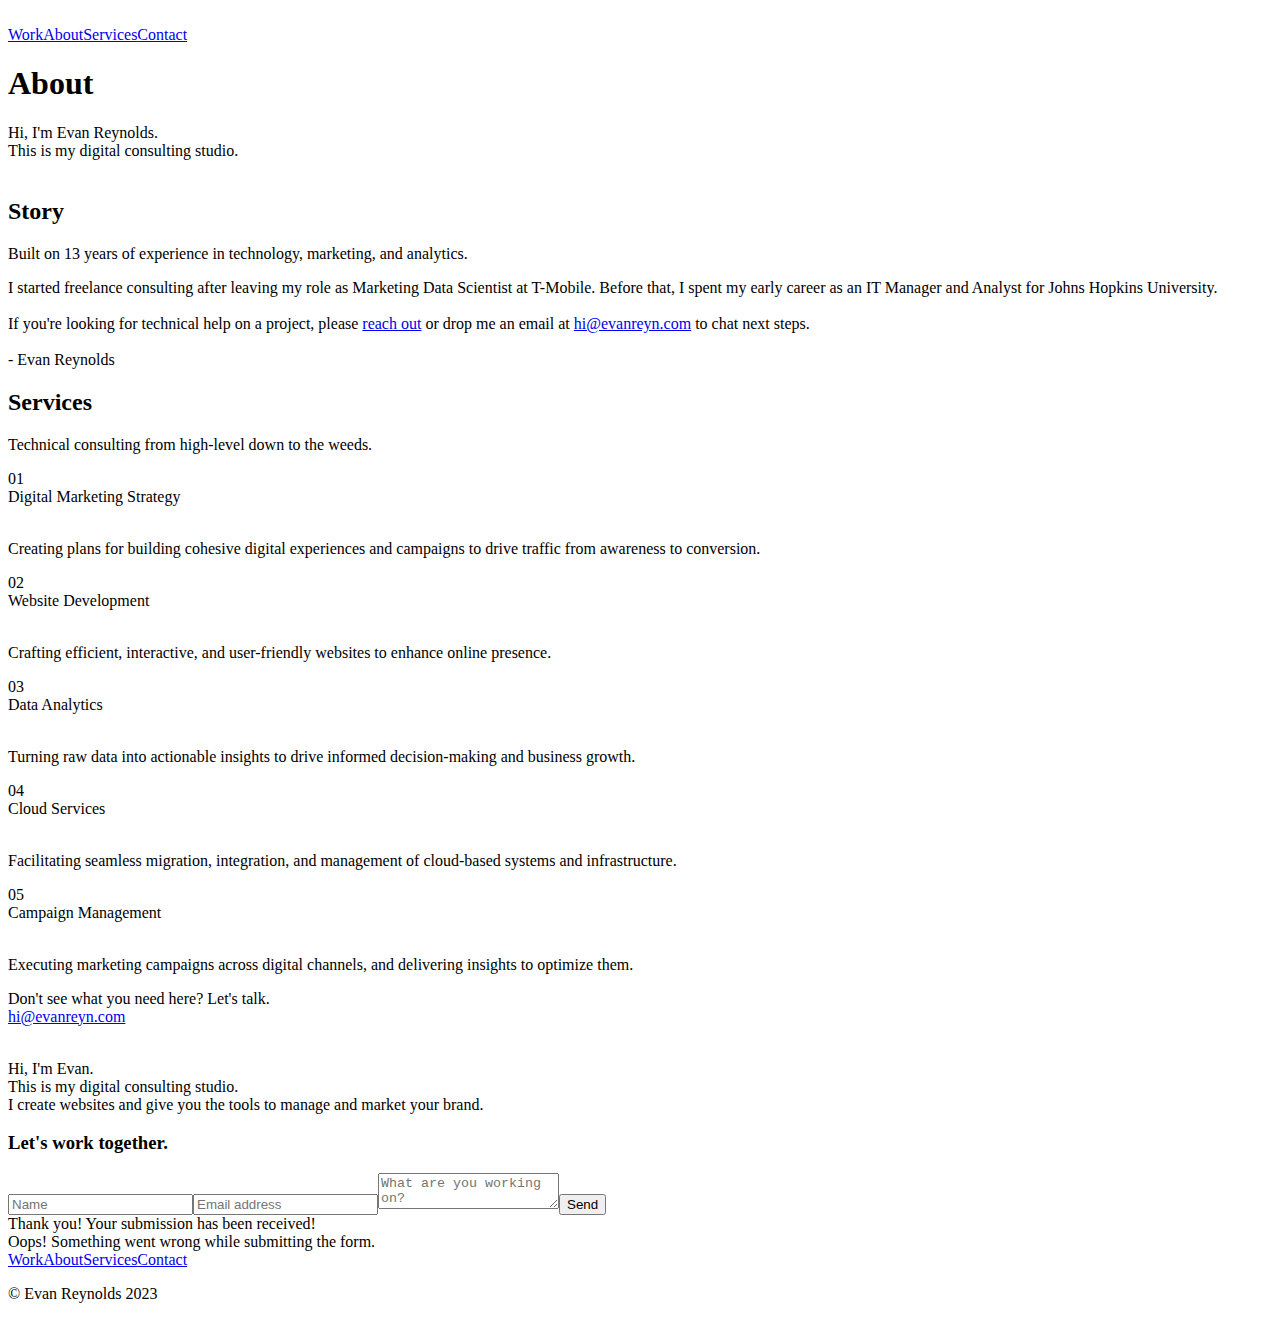
==== about.html @ 3c390074 "initial push" ====
<!DOCTYPE html><!-- This site was created in Webflow. https://www.webflow.com --><!-- Last Published: Thu Aug 03 2023 19:02:36 GMT+0000 (Coordinated Universal Time) --><html data-wf-domain="glue-3aa4b9-c89c363cf9911fc958a15b03925.webflow.io" data-wf-page="64caad2d86355f7d79eff09a" data-wf-site="64caad2d86355f7d79eff0a8" lang="en"><head><meta charset="utf-8"/><title>Evan Reynolds - About</title><meta content="Evan Reynolds - About" property="og:title"/><meta content="Evan Reynolds - About" property="twitter:title"/><meta content="width=device-width, initial-scale=1" name="viewport"/><meta content="Webflow" name="generator"/><link href="https://uploads-ssl.webflow.com/64caad2d86355f7d79eff0a8/css/glue-3aa4b9-c89c363cf9911fc958a15b03925.webflow.e737defef.css" rel="stylesheet" type="text/css"/><link href="https://fonts.googleapis.com" rel="preconnect"/><link href="https://fonts.gstatic.com" rel="preconnect" crossorigin="anonymous"/><script src="https://ajax.googleapis.com/ajax/libs/webfont/1.6.26/webfont.js" type="text/javascript"></script><script type="text/javascript">WebFont.load({  google: {    families: ["Inconsolata:400,700","Inter:300,regular,500"]  }});</script><script type="text/javascript">!function(o,c){var n=c.documentElement,t=" w-mod-";n.className+=t+"js",("ontouchstart"in o||o.DocumentTouch&&c instanceof DocumentTouch)&&(n.className+=t+"touch")}(window,document);</script><link href="https://uploads-ssl.webflow.com/64caad2d86355f7d79eff0a8/64cbf9a3e3d2b8bb3de4f07a_er-favicon.png" rel="shortcut icon" type="image/x-icon"/><link href="https://uploads-ssl.webflow.com/64caad2d86355f7d79eff0a8/64caad2d86355f7d79eff0c0_glue-favAsset%206.png" rel="apple-touch-icon"/></head><body><div data-animation="default" data-collapse="medium" data-duration="400" data-easing="ease" data-easing2="ease" role="banner" class="navbar w-nav"><div class="nav-container"><a href="index.html" class="nav-logo w-nav-brand"><img src="https://uploads-ssl.webflow.com/64caad2d86355f7d79eff0a8/64cab31403bf095dc7edec81_er-logo-1line2Asset%2011.svg" loading="lazy" alt="" class="logo"/></a><nav role="navigation" class="nav-menu w-nav-menu"><a href="work.html" class="nav-link w-nav-link">Work</a><a href="about.html" aria-current="page" class="nav-link w-nav-link w--current">About</a><a href="services.html" class="nav-link w-nav-link">Services</a><a href="contact.html" class="nav-link last-navlink w-nav-link">Contact</a></nav><div class="menu-button w-nav-button"><div class="top-line"></div><div class="bottom-line"></div></div></div></div><div class="section hero-section"><div class="container"><div class="w-layout-grid _2-column-grid large-left-column"><h1 id="w-node-_47944e97-b773-74d9-2464-d1f663b36547-79eff09a" class="slide-in-bottom">About<br/></h1></div></div></div><div class="section no-margin-bottom"><div class="container"><div class="text-5xl">Hi, I&#x27;m Evan Reynolds. <br/>This is my digital consulting studio.<br/></div><img src="https://uploads-ssl.webflow.com/64caad2d86355f7d79eff0a8/64caad2d86355f7d79eff0bd_about-pageimage.jpg" loading="lazy" sizes="(max-width: 991px) 90vw, 98vw" srcset="https://uploads-ssl.webflow.com/64caad2d86355f7d79eff0a8/64caad2d86355f7d79eff0bd_about-pageimage-p-500.jpg 500w, https://uploads-ssl.webflow.com/64caad2d86355f7d79eff0a8/64caad2d86355f7d79eff0bd_about-pageimage-p-800.jpg 800w, https://uploads-ssl.webflow.com/64caad2d86355f7d79eff0a8/64caad2d86355f7d79eff0bd_about-pageimage-p-1080.jpg 1080w, https://uploads-ssl.webflow.com/64caad2d86355f7d79eff0a8/64caad2d86355f7d79eff0bd_about-pageimage-p-1600.jpg 1600w, https://uploads-ssl.webflow.com/64caad2d86355f7d79eff0a8/64caad2d86355f7d79eff0bd_about-pageimage.jpg 2000w" alt="" class="full-width-image"/></div></div><div class="section"><div class="container"><div class="section-heading-container"><div class="section-heading-content"><h2 class="section-heading">Story</h2></div><div class="divider"></div></div><div class="w-layout-grid _2-column-grid large-left-column intro-text"><p id="w-node-eb003faa-d179-d191-e1f5-f5eeaf0332f2-79eff09a" class="text-4xl">Built on 13 years of experience in technology, marketing, and analytics. </p><p id="w-node-eb003faa-d179-d191-e1f5-f5eeaf0332f4-79eff09a" class="text-large">I started freelance consulting after leaving my role as Marketing Data Scientist at T-Mobile. Before that, I spent my early career as an IT Manager and Analyst for Johns Hopkins University.<br/>‍<br/>If you&#x27;re looking for technical help on a project, please <a href="about.html#contact-footer" class="link">reach out</a> or drop me an email at <a href="mailto:hi@evanreyn.com" target="_blank" class="link-4">hi@evanreyn.com</a> to chat next steps.<br/><br/>- Evan Reynolds<br/></p></div></div></div><div class="section"><div class="container"><div class="section-heading-container"><div class="section-heading-content"><h2 id="services" class="section-heading">Services</h2></div><div class="divider"></div></div><div class="w-layout-grid _2-column-grid large-left-column"><p id="w-node-_842879d6-5c52-ed40-ebf2-291ae0a2603a-e0a26032" class="text-4xl">Technical consulting from high-level down to the weeds.</p></div><div class="accordion"><div class="accordion-list-item"><div class="w-layout-grid _2-column-grid large-left-column accordion-grid"><div class="text-large accordion-number">01</div><div class="accordion-content-container"><div class="accordion-title-container"><div class="text-large accordion-title">Digital Marketing Strategy</div><img src="https://uploads-ssl.webflow.com/64caad2d86355f7d79eff0a8/64caad2d86355f7d79eff0b3_plus.svg" loading="lazy" width="13" alt="" class="plus"/></div><div class="accordion-description"><p class="accordion-paragraph">Creating plans for building cohesive digital experiences and campaigns to drive traffic from awareness to conversion.</p></div></div></div></div><div class="accordion-list-item"><div class="w-layout-grid _2-column-grid large-left-column accordion-grid"><div class="text-large accordion-number">02</div><div class="accordion-content-container"><div class="accordion-title-container"><div class="text-large accordion-title">Website Development</div><img src="https://uploads-ssl.webflow.com/64caad2d86355f7d79eff0a8/64caad2d86355f7d79eff0b3_plus.svg" loading="lazy" width="13" alt="" class="plus"/></div><div class="accordion-description"><p class="accordion-paragraph">Crafting efficient, interactive, and user-friendly websites to enhance online presence.</p></div></div></div></div><div class="accordion-list-item"><div class="w-layout-grid _2-column-grid large-left-column accordion-grid"><div class="text-large accordion-number">03</div><div class="accordion-content-container"><div class="accordion-title-container"><div class="text-large accordion-title">Data Analytics</div><img src="https://uploads-ssl.webflow.com/64caad2d86355f7d79eff0a8/64caad2d86355f7d79eff0b3_plus.svg" loading="lazy" width="13" alt="" class="plus"/></div><div class="accordion-description"><p class="accordion-paragraph">Turning raw data into actionable insights to drive informed decision-making and business growth.</p></div></div></div></div><div class="accordion-list-item"><div class="w-layout-grid _2-column-grid large-left-column accordion-grid"><div class="text-large accordion-number">04</div><div class="accordion-content-container"><div class="accordion-title-container"><div class="text-large accordion-title">Cloud Services</div><img src="https://uploads-ssl.webflow.com/64caad2d86355f7d79eff0a8/64caad2d86355f7d79eff0b3_plus.svg" loading="lazy" width="13" alt="" class="plus"/></div><div class="accordion-description"><p class="accordion-paragraph">Facilitating seamless migration, integration, and management of cloud-based systems and infrastructure.</p></div></div></div></div><div class="accordion-list-item"><div class="w-layout-grid _2-column-grid large-left-column accordion-grid"><div class="text-large accordion-number">05</div><div class="accordion-content-container"><div class="accordion-title-container"><div class="text-large accordion-title">Campaign Management</div><img src="https://uploads-ssl.webflow.com/64caad2d86355f7d79eff0a8/64caad2d86355f7d79eff0b3_plus.svg" loading="lazy" width="13" alt="" class="plus"/></div><div class="accordion-description"><p class="accordion-paragraph">Executing marketing campaigns across digital channels, and delivering insights to optimize them.</p></div></div></div></div></div></div></div><div class="w-layout-blockcontainer container-2 w-container"><div class="text-block">Don&#x27;t see what you need here? Let&#x27;s talk.<br/><a href="mailto:hi@evanreyn.com" target="_blank" class="link-2">hi@evanreyn.com</a></div></div><div class="footer"><div class="footer-container"><div class="divider"></div><div class="w-layout-grid _2-column-grid large-left-column footer-grid"><div class="footer-info-container"><div class="div-block-4"><img src="https://uploads-ssl.webflow.com/64caad2d86355f7d79eff0a8/64caadd41b4c18cb6cb4fb22_er-logoAsset%208.svg" loading="lazy" width="200" height="Auto" alt="" class="footer-logo"/></div><p class="text-large footer-description">Hi, I&#x27;m Evan. <br/>This is my digital consulting studio. <br/>I create websites and give you the tools to manage and market your brand.<br/></p></div><div id="w-node-_919f3219-4d64-f0b1-b857-2cfbaa5392f9-ae2af369" class="w-form"><form id="email-form" name="email-form" data-name="Email Form" method="get" data-wf-page-id="64caad2d86355f7d79eff09a" data-wf-element-id="919f3219-4d64-f0b1-b857-2cfbaa5392fa"><h3 id="contact-footer" class="heading-2">Let&#x27;s work together.</h3><input type="text" class="w-input" maxlength="256" name="name" data-name="Name" placeholder="Name" id="name"/><input type="email" class="w-input" maxlength="256" name="email-2" data-name="Email 2" placeholder="Email address" id="email-2" required=""/><textarea id="Message" name="Message" maxlength="5000" data-name="Message" placeholder="What are you working on?" class="w-input"></textarea><input type="submit" value="Send" data-wait="Please wait..." class="submit-button-2 w-button"/></form><div class="w-form-done"><div>Thank you! Your submission has been received!</div></div><div class="w-form-fail"><div>Oops! Something went wrong while submitting the form.</div></div></div></div><div class="subfooter"><div class="footer-links"><a href="work.html" class="footer-link">Work</a><a href="about.html" aria-current="page" class="footer-link w--current">About</a><a href="services.html" class="footer-link">Services</a><a href="about.html#contact-footer" class="footer-link last-footerlink">Contact</a></div></div><p class="copyright-text">© Evan Reynolds 2023</p></div></div><script src="https://d3e54v103j8qbb.cloudfront.net/js/jquery-3.5.1.min.dc5e7f18c8.js?site=64caad2d86355f7d79eff0a8" type="text/javascript" integrity="sha256-9/aliU8dGd2tb6OSsuzixeV4y/faTqgFtohetphbbj0=" crossorigin="anonymous"></script><script src="https://uploads-ssl.webflow.com/64caad2d86355f7d79eff0a8/js/webflow.616432267.js" type="text/javascript"></script><style>
  
  body{
  -webkit-font-smoothing: antialiased;
  }
  
  
  
</style></body></html>
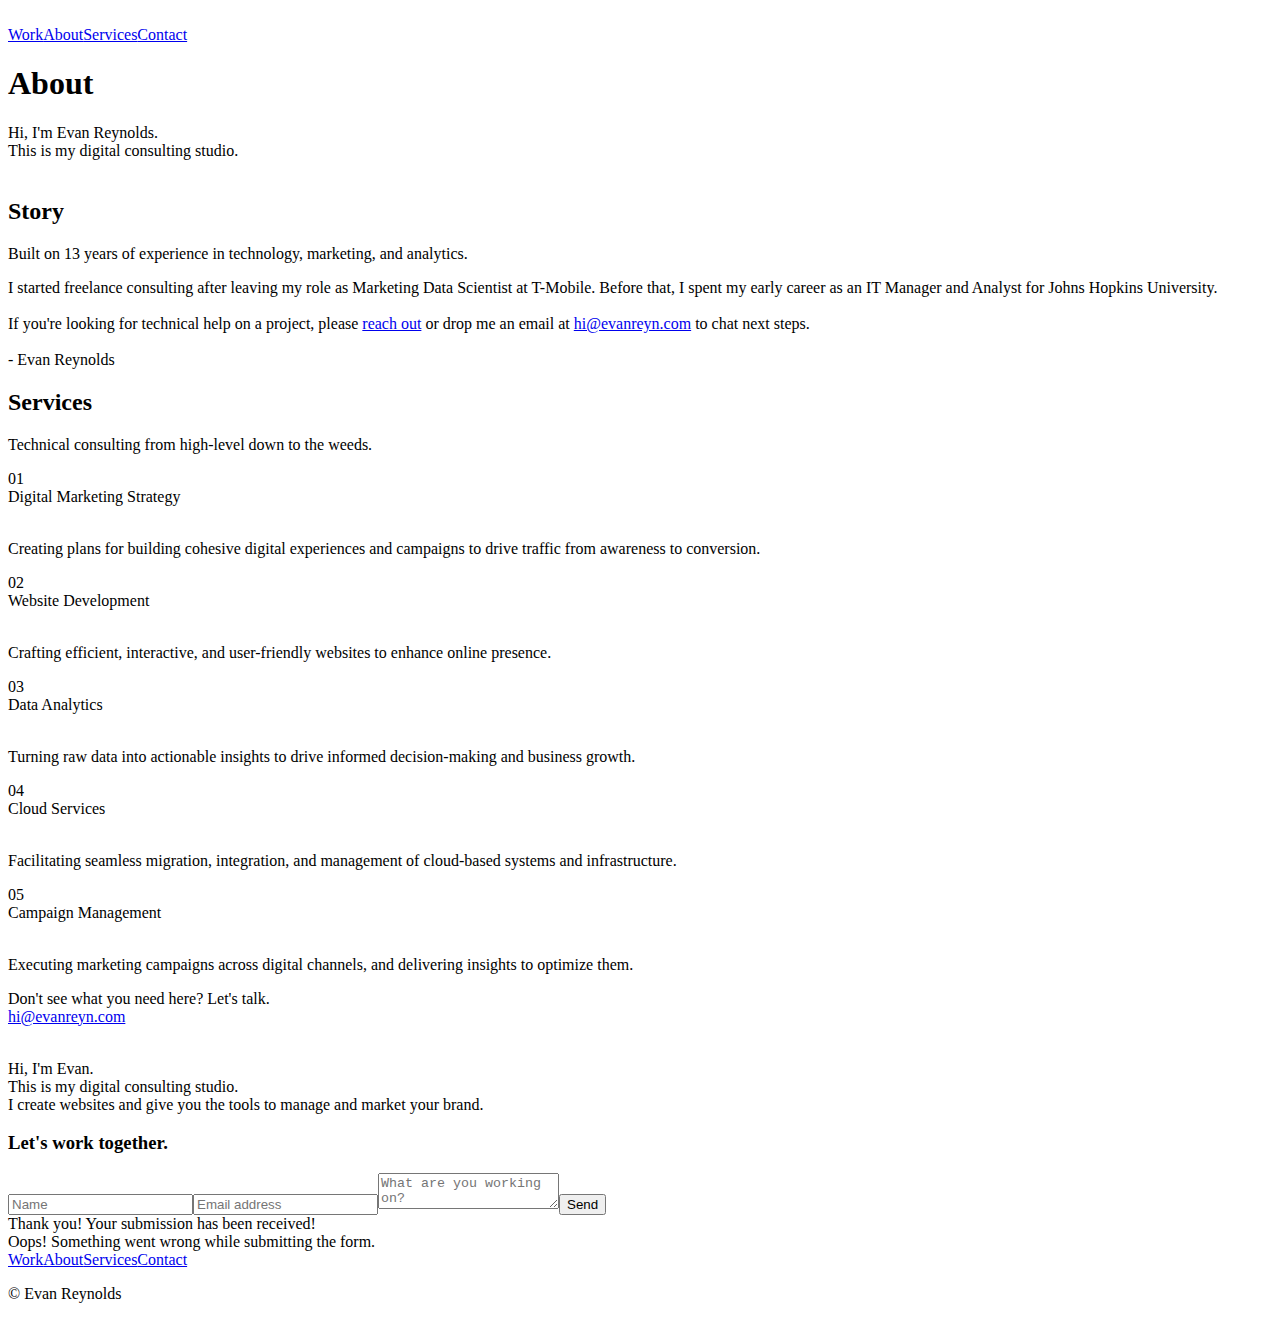
==== commit eb2b1943: "copyright change -2" ====
--- a/about.html
+++ b/about.html
@@ -1,8 +1,26 @@
-<!DOCTYPE html><!-- This site was created in Webflow. https://www.webflow.com --><!-- Last Published: Thu Aug 03 2023 19:02:36 GMT+0000 (Coordinated Universal Time) --><html data-wf-domain="glue-3aa4b9-c89c363cf9911fc958a15b03925.webflow.io" data-wf-page="64caad2d86355f7d79eff09a" data-wf-site="64caad2d86355f7d79eff0a8" lang="en"><head><meta charset="utf-8"/><title>Evan Reynolds - About</title><meta content="Evan Reynolds - About" property="og:title"/><meta content="Evan Reynolds - About" property="twitter:title"/><meta content="width=device-width, initial-scale=1" name="viewport"/><meta content="Webflow" name="generator"/><link href="https://uploads-ssl.webflow.com/64caad2d86355f7d79eff0a8/css/glue-3aa4b9-c89c363cf9911fc958a15b03925.webflow.e737defef.css" rel="stylesheet" type="text/css"/><link href="https://fonts.googleapis.com" rel="preconnect"/><link href="https://fonts.gstatic.com" rel="preconnect" crossorigin="anonymous"/><script src="https://ajax.googleapis.com/ajax/libs/webfont/1.6.26/webfont.js" type="text/javascript"></script><script type="text/javascript">WebFont.load({  google: {    families: ["Inconsolata:400,700","Inter:300,regular,500"]  }});</script><script type="text/javascript">!function(o,c){var n=c.documentElement,t=" w-mod-";n.className+=t+"js",("ontouchstart"in o||o.DocumentTouch&&c instanceof DocumentTouch)&&(n.className+=t+"touch")}(window,document);</script><link href="https://uploads-ssl.webflow.com/64caad2d86355f7d79eff0a8/64cbf9a3e3d2b8bb3de4f07a_er-favicon.png" rel="shortcut icon" type="image/x-icon"/><link href="https://uploads-ssl.webflow.com/64caad2d86355f7d79eff0a8/64caad2d86355f7d79eff0c0_glue-favAsset%206.png" rel="apple-touch-icon"/></head><body><div data-animation="default" data-collapse="medium" data-duration="400" data-easing="ease" data-easing2="ease" role="banner" class="navbar w-nav"><div class="nav-container"><a href="index.html" class="nav-logo w-nav-brand"><img src="https://uploads-ssl.webflow.com/64caad2d86355f7d79eff0a8/64cab31403bf095dc7edec81_er-logo-1line2Asset%2011.svg" loading="lazy" alt="" class="logo"/></a><nav role="navigation" class="nav-menu w-nav-menu"><a href="work.html" class="nav-link w-nav-link">Work</a><a href="about.html" aria-current="page" class="nav-link w-nav-link w--current">About</a><a href="services.html" class="nav-link w-nav-link">Services</a><a href="contact.html" class="nav-link last-navlink w-nav-link">Contact</a></nav><div class="menu-button w-nav-button"><div class="top-line"></div><div class="bottom-line"></div></div></div></div><div class="section hero-section"><div class="container"><div class="w-layout-grid _2-column-grid large-left-column"><h1 id="w-node-_47944e97-b773-74d9-2464-d1f663b36547-79eff09a" class="slide-in-bottom">About<br/></h1></div></div></div><div class="section no-margin-bottom"><div class="container"><div class="text-5xl">Hi, I&#x27;m Evan Reynolds. <br/>This is my digital consulting studio.<br/></div><img src="https://uploads-ssl.webflow.com/64caad2d86355f7d79eff0a8/64caad2d86355f7d79eff0bd_about-pageimage.jpg" loading="lazy" sizes="(max-width: 991px) 90vw, 98vw" srcset="https://uploads-ssl.webflow.com/64caad2d86355f7d79eff0a8/64caad2d86355f7d79eff0bd_about-pageimage-p-500.jpg 500w, https://uploads-ssl.webflow.com/64caad2d86355f7d79eff0a8/64caad2d86355f7d79eff0bd_about-pageimage-p-800.jpg 800w, https://uploads-ssl.webflow.com/64caad2d86355f7d79eff0a8/64caad2d86355f7d79eff0bd_about-pageimage-p-1080.jpg 1080w, https://uploads-ssl.webflow.com/64caad2d86355f7d79eff0a8/64caad2d86355f7d79eff0bd_about-pageimage-p-1600.jpg 1600w, https://uploads-ssl.webflow.com/64caad2d86355f7d79eff0a8/64caad2d86355f7d79eff0bd_about-pageimage.jpg 2000w" alt="" class="full-width-image"/></div></div><div class="section"><div class="container"><div class="section-heading-container"><div class="section-heading-content"><h2 class="section-heading">Story</h2></div><div class="divider"></div></div><div class="w-layout-grid _2-column-grid large-left-column intro-text"><p id="w-node-eb003faa-d179-d191-e1f5-f5eeaf0332f2-79eff09a" class="text-4xl">Built on 13 years of experience in technology, marketing, and analytics. </p><p id="w-node-eb003faa-d179-d191-e1f5-f5eeaf0332f4-79eff09a" class="text-large">I started freelance consulting after leaving my role as Marketing Data Scientist at T-Mobile. Before that, I spent my early career as an IT Manager and Analyst for Johns Hopkins University.<br/>‍<br/>If you&#x27;re looking for technical help on a project, please <a href="about.html#contact-footer" class="link">reach out</a> or drop me an email at <a href="mailto:hi@evanreyn.com" target="_blank" class="link-4">hi@evanreyn.com</a> to chat next steps.<br/><br/>- Evan Reynolds<br/></p></div></div></div><div class="section"><div class="container"><div class="section-heading-container"><div class="section-heading-content"><h2 id="services" class="section-heading">Services</h2></div><div class="divider"></div></div><div class="w-layout-grid _2-column-grid large-left-column"><p id="w-node-_842879d6-5c52-ed40-ebf2-291ae0a2603a-e0a26032" class="text-4xl">Technical consulting from high-level down to the weeds.</p></div><div class="accordion"><div class="accordion-list-item"><div class="w-layout-grid _2-column-grid large-left-column accordion-grid"><div class="text-large accordion-number">01</div><div class="accordion-content-container"><div class="accordion-title-container"><div class="text-large accordion-title">Digital Marketing Strategy</div><img src="https://uploads-ssl.webflow.com/64caad2d86355f7d79eff0a8/64caad2d86355f7d79eff0b3_plus.svg" loading="lazy" width="13" alt="" class="plus"/></div><div class="accordion-description"><p class="accordion-paragraph">Creating plans for building cohesive digital experiences and campaigns to drive traffic from awareness to conversion.</p></div></div></div></div><div class="accordion-list-item"><div class="w-layout-grid _2-column-grid large-left-column accordion-grid"><div class="text-large accordion-number">02</div><div class="accordion-content-container"><div class="accordion-title-container"><div class="text-large accordion-title">Website Development</div><img src="https://uploads-ssl.webflow.com/64caad2d86355f7d79eff0a8/64caad2d86355f7d79eff0b3_plus.svg" loading="lazy" width="13" alt="" class="plus"/></div><div class="accordion-description"><p class="accordion-paragraph">Crafting efficient, interactive, and user-friendly websites to enhance online presence.</p></div></div></div></div><div class="accordion-list-item"><div class="w-layout-grid _2-column-grid large-left-column accordion-grid"><div class="text-large accordion-number">03</div><div class="accordion-content-container"><div class="accordion-title-container"><div class="text-large accordion-title">Data Analytics</div><img src="https://uploads-ssl.webflow.com/64caad2d86355f7d79eff0a8/64caad2d86355f7d79eff0b3_plus.svg" loading="lazy" width="13" alt="" class="plus"/></div><div class="accordion-description"><p class="accordion-paragraph">Turning raw data into actionable insights to drive informed decision-making and business growth.</p></div></div></div></div><div class="accordion-list-item"><div class="w-layout-grid _2-column-grid large-left-column accordion-grid"><div class="text-large accordion-number">04</div><div class="accordion-content-container"><div class="accordion-title-container"><div class="text-large accordion-title">Cloud Services</div><img src="https://uploads-ssl.webflow.com/64caad2d86355f7d79eff0a8/64caad2d86355f7d79eff0b3_plus.svg" loading="lazy" width="13" alt="" class="plus"/></div><div class="accordion-description"><p class="accordion-paragraph">Facilitating seamless migration, integration, and management of cloud-based systems and infrastructure.</p></div></div></div></div><div class="accordion-list-item"><div class="w-layout-grid _2-column-grid large-left-column accordion-grid"><div class="text-large accordion-number">05</div><div class="accordion-content-container"><div class="accordion-title-container"><div class="text-large accordion-title">Campaign Management</div><img src="https://uploads-ssl.webflow.com/64caad2d86355f7d79eff0a8/64caad2d86355f7d79eff0b3_plus.svg" loading="lazy" width="13" alt="" class="plus"/></div><div class="accordion-description"><p class="accordion-paragraph">Executing marketing campaigns across digital channels, and delivering insights to optimize them.</p></div></div></div></div></div></div></div><div class="w-layout-blockcontainer container-2 w-container"><div class="text-block">Don&#x27;t see what you need here? Let&#x27;s talk.<br/><a href="mailto:hi@evanreyn.com" target="_blank" class="link-2">hi@evanreyn.com</a></div></div><div class="footer"><div class="footer-container"><div class="divider"></div><div class="w-layout-grid _2-column-grid large-left-column footer-grid"><div class="footer-info-container"><div class="div-block-4"><img src="https://uploads-ssl.webflow.com/64caad2d86355f7d79eff0a8/64caadd41b4c18cb6cb4fb22_er-logoAsset%208.svg" loading="lazy" width="200" height="Auto" alt="" class="footer-logo"/></div><p class="text-large footer-description">Hi, I&#x27;m Evan. <br/>This is my digital consulting studio. <br/>I create websites and give you the tools to manage and market your brand.<br/></p></div><div id="w-node-_919f3219-4d64-f0b1-b857-2cfbaa5392f9-ae2af369" class="w-form"><form id="email-form" name="email-form" data-name="Email Form" method="get" data-wf-page-id="64caad2d86355f7d79eff09a" data-wf-element-id="919f3219-4d64-f0b1-b857-2cfbaa5392fa"><h3 id="contact-footer" class="heading-2">Let&#x27;s work together.</h3><input type="text" class="w-input" maxlength="256" name="name" data-name="Name" placeholder="Name" id="name"/><input type="email" class="w-input" maxlength="256" name="email-2" data-name="Email 2" placeholder="Email address" id="email-2" required=""/><textarea id="Message" name="Message" maxlength="5000" data-name="Message" placeholder="What are you working on?" class="w-input"></textarea><input type="submit" value="Send" data-wait="Please wait..." class="submit-button-2 w-button"/></form><div class="w-form-done"><div>Thank you! Your submission has been received!</div></div><div class="w-form-fail"><div>Oops! Something went wrong while submitting the form.</div></div></div></div><div class="subfooter"><div class="footer-links"><a href="work.html" class="footer-link">Work</a><a href="about.html" aria-current="page" class="footer-link w--current">About</a><a href="services.html" class="footer-link">Services</a><a href="about.html#contact-footer" class="footer-link last-footerlink">Contact</a></div></div><p class="copyright-text">© Evan Reynolds 2023</p></div></div><script src="https://d3e54v103j8qbb.cloudfront.net/js/jquery-3.5.1.min.dc5e7f18c8.js?site=64caad2d86355f7d79eff0a8" type="text/javascript" integrity="sha256-9/aliU8dGd2tb6OSsuzixeV4y/faTqgFtohetphbbj0=" crossorigin="anonymous"></script><script src="https://uploads-ssl.webflow.com/64caad2d86355f7d79eff0a8/js/webflow.616432267.js" type="text/javascript"></script><style>
+<!DOCTYPE html><!-- This site was created in Webflow. https://www.webflow.com --><!-- Last Published: Thu Aug 03 2023 19:02:36 GMT+0000 (Coordinated Universal Time) --><html data-wf-domain="glue-3aa4b9-c89c363cf9911fc958a15b03925.webflow.io" data-wf-page="64caad2d86355f7d79eff09a" data-wf-site="64caad2d86355f7d79eff0a8" lang="en"><head><meta charset="utf-8"/><title>Evan Reynolds - About</title><meta content="Evan Reynolds - About" property="og:title"/><meta content="Evan Reynolds - About" property="twitter:title"/><meta content="width=device-width, initial-scale=1" name="viewport"/><meta content="Webflow" name="generator"/><link href="https://uploads-ssl.webflow.com/64caad2d86355f7d79eff0a8/css/glue-3aa4b9-c89c363cf9911fc958a15b03925.webflow.e737defef.css" rel="stylesheet" type="text/css"/><link href="https://fonts.googleapis.com" rel="preconnect"/><link href="https://fonts.gstatic.com" rel="preconnect" crossorigin="anonymous"/><script src="https://ajax.googleapis.com/ajax/libs/webfont/1.6.26/webfont.js" type="text/javascript"></script><script type="text/javascript">WebFont.load({  google: {    families: ["Inconsolata:400,700","Inter:300,regular,500"]  }});</script><script type="text/javascript">!function(o,c){var n=c.documentElement,t=" w-mod-";n.className+=t+"js",("ontouchstart"in o||o.DocumentTouch&&c instanceof DocumentTouch)&&(n.className+=t+"touch")}(window,document);</script>
+<link rel="apple-touch-icon" sizes="180x180" href="/apple-touch-icon.png">
+<link rel="icon" type="image/png" sizes="32x32" href="/favicon-32x32.png">
+<link rel="icon" type="image/png" sizes="16x16" href="/favicon-16x16.png">
+<link rel="manifest" href="/site.webmanifest">
+<link rel="mask-icon" href="/safari-pinned-tab.svg" color="#000000">
+<meta name="msapplication-TileColor" content="#da532c">
+<meta name="theme-color" content="#ffffff"></head><body><div data-animation="default" data-collapse="medium" data-duration="400" data-easing="ease" data-easing2="ease" role="banner" class="navbar w-nav"><div class="nav-container"><a href="index.html" class="nav-logo w-nav-brand"><img src="https://uploads-ssl.webflow.com/64caad2d86355f7d79eff0a8/64cab31403bf095dc7edec81_er-logo-1line2Asset%2011.svg" loading="lazy" alt="" class="logo"/></a><nav role="navigation" class="nav-menu w-nav-menu"><a href="work.html" class="nav-link w-nav-link">Work</a><a href="about.html" aria-current="page" class="nav-link w-nav-link w--current">About</a><a href="services.html" class="nav-link w-nav-link">Services</a><a href="contact.html" class="nav-link last-navlink w-nav-link">Contact</a></nav><div class="menu-button w-nav-button"><div class="top-line"></div><div class="bottom-line"></div></div></div></div><div class="section hero-section"><div class="container"><div class="w-layout-grid _2-column-grid large-left-column"><h1 id="w-node-_47944e97-b773-74d9-2464-d1f663b36547-79eff09a" class="slide-in-bottom">About<br/></h1></div></div></div><div class="section no-margin-bottom"><div class="container"><div class="text-5xl">Hi, I&#x27;m Evan Reynolds. <br/>This is my digital consulting studio.<br/></div><img src="https://uploads-ssl.webflow.com/64caad2d86355f7d79eff0a8/64caad2d86355f7d79eff0bd_about-pageimage.jpg" loading="lazy" sizes="(max-width: 991px) 90vw, 98vw" srcset="https://uploads-ssl.webflow.com/64caad2d86355f7d79eff0a8/64caad2d86355f7d79eff0bd_about-pageimage-p-500.jpg 500w, https://uploads-ssl.webflow.com/64caad2d86355f7d79eff0a8/64caad2d86355f7d79eff0bd_about-pageimage-p-800.jpg 800w, https://uploads-ssl.webflow.com/64caad2d86355f7d79eff0a8/64caad2d86355f7d79eff0bd_about-pageimage-p-1080.jpg 1080w, https://uploads-ssl.webflow.com/64caad2d86355f7d79eff0a8/64caad2d86355f7d79eff0bd_about-pageimage-p-1600.jpg 1600w, https://uploads-ssl.webflow.com/64caad2d86355f7d79eff0a8/64caad2d86355f7d79eff0bd_about-pageimage.jpg 2000w" alt="" class="full-width-image"/></div></div><div class="section"><div class="container"><div class="section-heading-container"><div class="section-heading-content"><h2 class="section-heading">Story</h2></div><div class="divider"></div></div><div class="w-layout-grid _2-column-grid large-left-column intro-text"><p id="w-node-eb003faa-d179-d191-e1f5-f5eeaf0332f2-79eff09a" class="text-4xl">Built on 13 years of experience in technology, marketing, and analytics. </p><p id="w-node-eb003faa-d179-d191-e1f5-f5eeaf0332f4-79eff09a" class="text-large">I started freelance consulting after leaving my role as Marketing Data Scientist at T-Mobile. Before that, I spent my early career as an IT Manager and Analyst for Johns Hopkins University.<br/>‍<br/>If you&#x27;re looking for technical help on a project, please <a href="about.html#contact-footer" class="link">reach out</a> or drop me an email at <a href="mailto:hi@evanreyn.com" target="_blank" class="link-4">hi@evanreyn.com</a> to chat next steps.<br/><br/>- Evan Reynolds<br/></p></div></div></div><div class="section"><div class="container"><div class="section-heading-container"><div class="section-heading-content"><h2 id="services" class="section-heading">Services</h2></div><div class="divider"></div></div><div class="w-layout-grid _2-column-grid large-left-column"><p id="w-node-_842879d6-5c52-ed40-ebf2-291ae0a2603a-e0a26032" class="text-4xl">Technical consulting from high-level down to the weeds.</p></div><div class="accordion"><div class="accordion-list-item"><div class="w-layout-grid _2-column-grid large-left-column accordion-grid"><div class="text-large accordion-number">01</div><div class="accordion-content-container"><div class="accordion-title-container"><div class="text-large accordion-title">Digital Marketing Strategy</div><img src="https://uploads-ssl.webflow.com/64caad2d86355f7d79eff0a8/64caad2d86355f7d79eff0b3_plus.svg" loading="lazy" width="13" alt="" class="plus"/></div><div class="accordion-description"><p class="accordion-paragraph">Creating plans for building cohesive digital experiences and campaigns to drive traffic from awareness to conversion.</p></div></div></div></div><div class="accordion-list-item"><div class="w-layout-grid _2-column-grid large-left-column accordion-grid"><div class="text-large accordion-number">02</div><div class="accordion-content-container"><div class="accordion-title-container"><div class="text-large accordion-title">Website Development</div><img src="https://uploads-ssl.webflow.com/64caad2d86355f7d79eff0a8/64caad2d86355f7d79eff0b3_plus.svg" loading="lazy" width="13" alt="" class="plus"/></div><div class="accordion-description"><p class="accordion-paragraph">Crafting efficient, interactive, and user-friendly websites to enhance online presence.</p></div></div></div></div><div class="accordion-list-item"><div class="w-layout-grid _2-column-grid large-left-column accordion-grid"><div class="text-large accordion-number">03</div><div class="accordion-content-container"><div class="accordion-title-container"><div class="text-large accordion-title">Data Analytics</div><img src="https://uploads-ssl.webflow.com/64caad2d86355f7d79eff0a8/64caad2d86355f7d79eff0b3_plus.svg" loading="lazy" width="13" alt="" class="plus"/></div><div class="accordion-description"><p class="accordion-paragraph">Turning raw data into actionable insights to drive informed decision-making and business growth.</p></div></div></div></div><div class="accordion-list-item"><div class="w-layout-grid _2-column-grid large-left-column accordion-grid"><div class="text-large accordion-number">04</div><div class="accordion-content-container"><div class="accordion-title-container"><div class="text-large accordion-title">Cloud Services</div><img src="https://uploads-ssl.webflow.com/64caad2d86355f7d79eff0a8/64caad2d86355f7d79eff0b3_plus.svg" loading="lazy" width="13" alt="" class="plus"/></div><div class="accordion-description"><p class="accordion-paragraph">Facilitating seamless migration, integration, and management of cloud-based systems and infrastructure.</p></div></div></div></div><div class="accordion-list-item"><div class="w-layout-grid _2-column-grid large-left-column accordion-grid"><div class="text-large accordion-number">05</div><div class="accordion-content-container"><div class="accordion-title-container"><div class="text-large accordion-title">Campaign Management</div><img src="https://uploads-ssl.webflow.com/64caad2d86355f7d79eff0a8/64caad2d86355f7d79eff0b3_plus.svg" loading="lazy" width="13" alt="" class="plus"/></div><div class="accordion-description"><p class="accordion-paragraph">Executing marketing campaigns across digital channels, and delivering insights to optimize them.</p></div></div></div></div></div></div></div><div class="w-layout-blockcontainer container-2 w-container"><div class="text-block">Don&#x27;t see what you need here? Let&#x27;s talk.<br/><a href="mailto:hi@evanreyn.com" target="_blank" class="link-2">hi@evanreyn.com</a></div></div><div class="footer"><div class="footer-container"><div class="divider"></div><div class="w-layout-grid _2-column-grid large-left-column footer-grid"><div class="footer-info-container"><div class="div-block-4"><img src="https://uploads-ssl.webflow.com/64caad2d86355f7d79eff0a8/64caadd41b4c18cb6cb4fb22_er-logoAsset%208.svg" loading="lazy" width="200" height="Auto" alt="" class="footer-logo"/></div><p class="text-large footer-description">Hi, I&#x27;m Evan. <br/>This is my digital consulting studio. <br/>I create websites and give you the tools to manage and market your brand.<br/></p></div><div id="w-node-_919f3219-4d64-f0b1-b857-2cfbaa5392f9-ae2af369" class="w-form"><form id="email-form" name="email-form" data-name="Email Form" method="get" data-wf-page-id="64caad2d86355f7d79eff09a" data-wf-element-id="919f3219-4d64-f0b1-b857-2cfbaa5392fa"><h3 id="contact-footer" class="heading-2">Let&#x27;s work together.</h3><input type="text" class="w-input" maxlength="256" name="name" data-name="Name" placeholder="Name" id="name"/><input type="email" class="w-input" maxlength="256" name="email-2" data-name="Email 2" placeholder="Email address" id="email-2" required=""/><textarea id="Message" name="Message" maxlength="5000" data-name="Message" placeholder="What are you working on?" class="w-input"></textarea><input type="submit" value="Send" data-wait="Please wait..." class="submit-button-2 w-button"/></form><div class="w-form-done"><div>Thank you! Your submission has been received!</div></div><div class="w-form-fail"><div>Oops! Something went wrong while submitting the form.</div></div></div></div><div class="subfooter"><div class="footer-links"><a href="work.html" class="footer-link">Work</a><a href="about.html" aria-current="page" class="footer-link w--current">About</a><a href="services.html" class="footer-link">Services</a><a href="about.html#contact-footer" class="footer-link last-footerlink">Contact</a></div></div><p class="copyright-text">© Evan Reynolds</p></div></div><script src="https://d3e54v103j8qbb.cloudfront.net/js/jquery-3.5.1.min.dc5e7f18c8.js?site=64caad2d86355f7d79eff0a8" type="text/javascript" integrity="sha256-9/aliU8dGd2tb6OSsuzixeV4y/faTqgFtohetphbbj0=" crossorigin="anonymous"></script><script src="https://uploads-ssl.webflow.com/64caad2d86355f7d79eff0a8/js/webflow.616432267.js" type="text/javascript"></script><style>
   
   body{
   -webkit-font-smoothing: antialiased;
   }
+
+.w-webflow-badge {
+position: fixed !important; 
+display: None !important; 
+visibility: hidden !important;}
+  
+  .w-webflow-badge {
+position: fixed !important; 
+display: None !important; 
+visibility: hidden !important;}
+
   
   
   
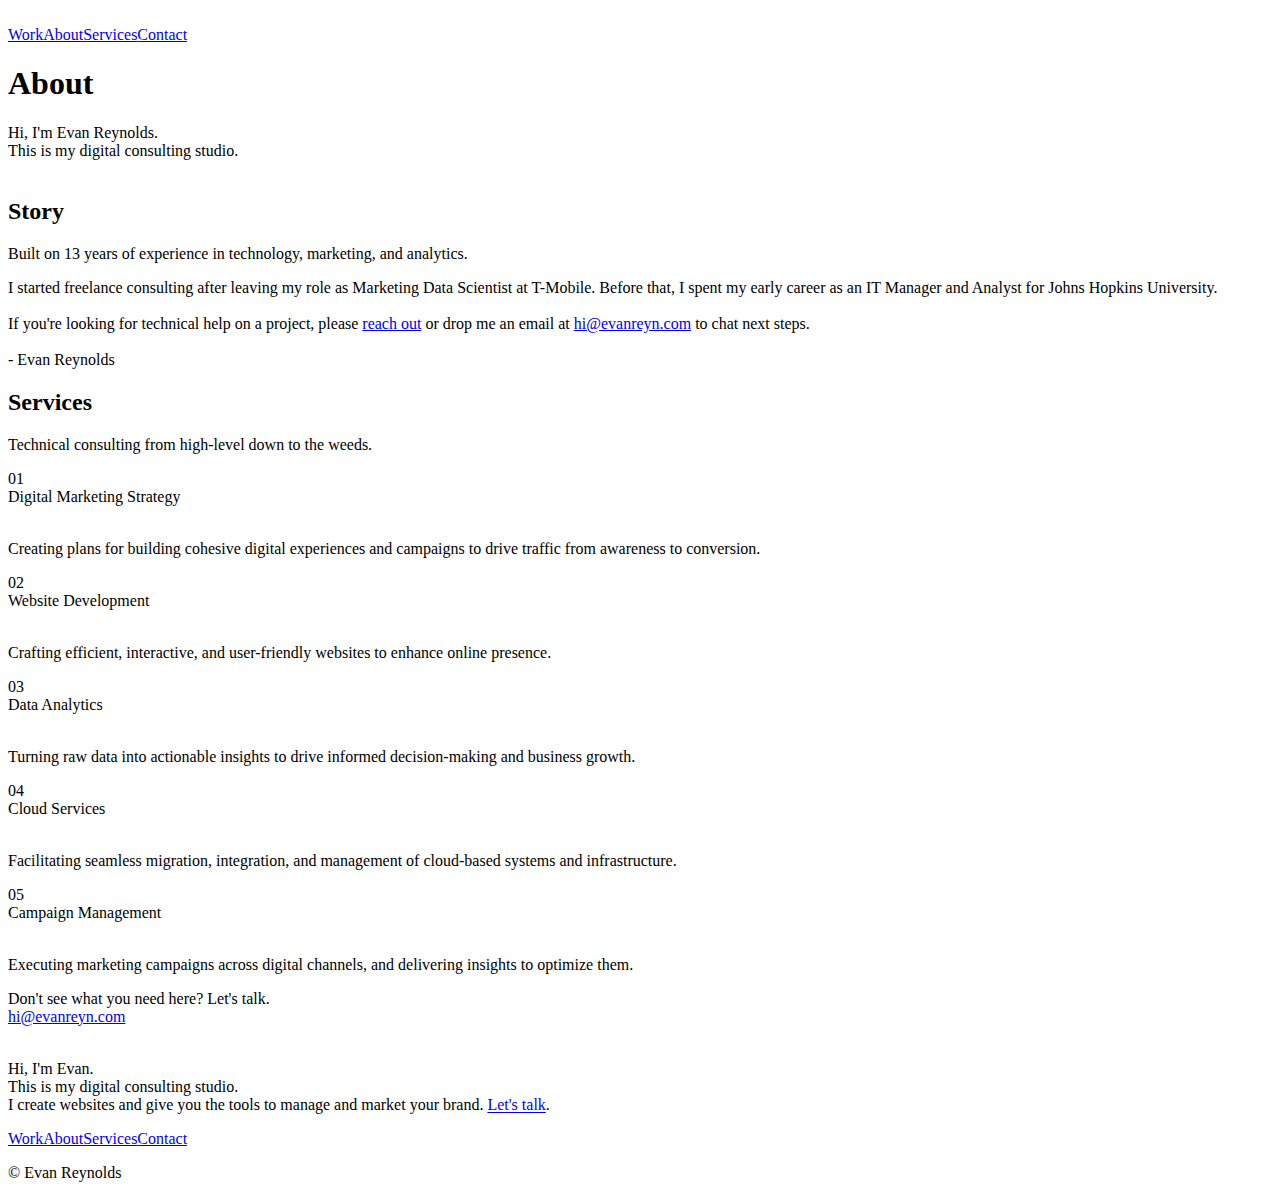
==== commit 8866089d: "updates like glue" ====
--- a/about.html
+++ b/about.html
@@ -1,27 +1,230 @@
-<!DOCTYPE html><!-- This site was created in Webflow. https://www.webflow.com --><!-- Last Published: Thu Aug 03 2023 19:02:36 GMT+0000 (Coordinated Universal Time) --><html data-wf-domain="glue-3aa4b9-c89c363cf9911fc958a15b03925.webflow.io" data-wf-page="64caad2d86355f7d79eff09a" data-wf-site="64caad2d86355f7d79eff0a8" lang="en"><head><meta charset="utf-8"/><title>Evan Reynolds - About</title><meta content="Evan Reynolds - About" property="og:title"/><meta content="Evan Reynolds - About" property="twitter:title"/><meta content="width=device-width, initial-scale=1" name="viewport"/><meta content="Webflow" name="generator"/><link href="https://uploads-ssl.webflow.com/64caad2d86355f7d79eff0a8/css/glue-3aa4b9-c89c363cf9911fc958a15b03925.webflow.e737defef.css" rel="stylesheet" type="text/css"/><link href="https://fonts.googleapis.com" rel="preconnect"/><link href="https://fonts.gstatic.com" rel="preconnect" crossorigin="anonymous"/><script src="https://ajax.googleapis.com/ajax/libs/webfont/1.6.26/webfont.js" type="text/javascript"></script><script type="text/javascript">WebFont.load({  google: {    families: ["Inconsolata:400,700","Inter:300,regular,500"]  }});</script><script type="text/javascript">!function(o,c){var n=c.documentElement,t=" w-mod-";n.className+=t+"js",("ontouchstart"in o||o.DocumentTouch&&c instanceof DocumentTouch)&&(n.className+=t+"touch")}(window,document);</script>
-<link rel="apple-touch-icon" sizes="180x180" href="/apple-touch-icon.png">
-<link rel="icon" type="image/png" sizes="32x32" href="/favicon-32x32.png">
-<link rel="icon" type="image/png" sizes="16x16" href="/favicon-16x16.png">
-<link rel="manifest" href="/site.webmanifest">
-<link rel="mask-icon" href="/safari-pinned-tab.svg" color="#000000">
-<meta name="msapplication-TileColor" content="#da532c">
-<meta name="theme-color" content="#ffffff"></head><body><div data-animation="default" data-collapse="medium" data-duration="400" data-easing="ease" data-easing2="ease" role="banner" class="navbar w-nav"><div class="nav-container"><a href="index.html" class="nav-logo w-nav-brand"><img src="https://uploads-ssl.webflow.com/64caad2d86355f7d79eff0a8/64cab31403bf095dc7edec81_er-logo-1line2Asset%2011.svg" loading="lazy" alt="" class="logo"/></a><nav role="navigation" class="nav-menu w-nav-menu"><a href="work.html" class="nav-link w-nav-link">Work</a><a href="about.html" aria-current="page" class="nav-link w-nav-link w--current">About</a><a href="services.html" class="nav-link w-nav-link">Services</a><a href="contact.html" class="nav-link last-navlink w-nav-link">Contact</a></nav><div class="menu-button w-nav-button"><div class="top-line"></div><div class="bottom-line"></div></div></div></div><div class="section hero-section"><div class="container"><div class="w-layout-grid _2-column-grid large-left-column"><h1 id="w-node-_47944e97-b773-74d9-2464-d1f663b36547-79eff09a" class="slide-in-bottom">About<br/></h1></div></div></div><div class="section no-margin-bottom"><div class="container"><div class="text-5xl">Hi, I&#x27;m Evan Reynolds. <br/>This is my digital consulting studio.<br/></div><img src="https://uploads-ssl.webflow.com/64caad2d86355f7d79eff0a8/64caad2d86355f7d79eff0bd_about-pageimage.jpg" loading="lazy" sizes="(max-width: 991px) 90vw, 98vw" srcset="https://uploads-ssl.webflow.com/64caad2d86355f7d79eff0a8/64caad2d86355f7d79eff0bd_about-pageimage-p-500.jpg 500w, https://uploads-ssl.webflow.com/64caad2d86355f7d79eff0a8/64caad2d86355f7d79eff0bd_about-pageimage-p-800.jpg 800w, https://uploads-ssl.webflow.com/64caad2d86355f7d79eff0a8/64caad2d86355f7d79eff0bd_about-pageimage-p-1080.jpg 1080w, https://uploads-ssl.webflow.com/64caad2d86355f7d79eff0a8/64caad2d86355f7d79eff0bd_about-pageimage-p-1600.jpg 1600w, https://uploads-ssl.webflow.com/64caad2d86355f7d79eff0a8/64caad2d86355f7d79eff0bd_about-pageimage.jpg 2000w" alt="" class="full-width-image"/></div></div><div class="section"><div class="container"><div class="section-heading-container"><div class="section-heading-content"><h2 class="section-heading">Story</h2></div><div class="divider"></div></div><div class="w-layout-grid _2-column-grid large-left-column intro-text"><p id="w-node-eb003faa-d179-d191-e1f5-f5eeaf0332f2-79eff09a" class="text-4xl">Built on 13 years of experience in technology, marketing, and analytics. </p><p id="w-node-eb003faa-d179-d191-e1f5-f5eeaf0332f4-79eff09a" class="text-large">I started freelance consulting after leaving my role as Marketing Data Scientist at T-Mobile. Before that, I spent my early career as an IT Manager and Analyst for Johns Hopkins University.<br/>‍<br/>If you&#x27;re looking for technical help on a project, please <a href="about.html#contact-footer" class="link">reach out</a> or drop me an email at <a href="mailto:hi@evanreyn.com" target="_blank" class="link-4">hi@evanreyn.com</a> to chat next steps.<br/><br/>- Evan Reynolds<br/></p></div></div></div><div class="section"><div class="container"><div class="section-heading-container"><div class="section-heading-content"><h2 id="services" class="section-heading">Services</h2></div><div class="divider"></div></div><div class="w-layout-grid _2-column-grid large-left-column"><p id="w-node-_842879d6-5c52-ed40-ebf2-291ae0a2603a-e0a26032" class="text-4xl">Technical consulting from high-level down to the weeds.</p></div><div class="accordion"><div class="accordion-list-item"><div class="w-layout-grid _2-column-grid large-left-column accordion-grid"><div class="text-large accordion-number">01</div><div class="accordion-content-container"><div class="accordion-title-container"><div class="text-large accordion-title">Digital Marketing Strategy</div><img src="https://uploads-ssl.webflow.com/64caad2d86355f7d79eff0a8/64caad2d86355f7d79eff0b3_plus.svg" loading="lazy" width="13" alt="" class="plus"/></div><div class="accordion-description"><p class="accordion-paragraph">Creating plans for building cohesive digital experiences and campaigns to drive traffic from awareness to conversion.</p></div></div></div></div><div class="accordion-list-item"><div class="w-layout-grid _2-column-grid large-left-column accordion-grid"><div class="text-large accordion-number">02</div><div class="accordion-content-container"><div class="accordion-title-container"><div class="text-large accordion-title">Website Development</div><img src="https://uploads-ssl.webflow.com/64caad2d86355f7d79eff0a8/64caad2d86355f7d79eff0b3_plus.svg" loading="lazy" width="13" alt="" class="plus"/></div><div class="accordion-description"><p class="accordion-paragraph">Crafting efficient, interactive, and user-friendly websites to enhance online presence.</p></div></div></div></div><div class="accordion-list-item"><div class="w-layout-grid _2-column-grid large-left-column accordion-grid"><div class="text-large accordion-number">03</div><div class="accordion-content-container"><div class="accordion-title-container"><div class="text-large accordion-title">Data Analytics</div><img src="https://uploads-ssl.webflow.com/64caad2d86355f7d79eff0a8/64caad2d86355f7d79eff0b3_plus.svg" loading="lazy" width="13" alt="" class="plus"/></div><div class="accordion-description"><p class="accordion-paragraph">Turning raw data into actionable insights to drive informed decision-making and business growth.</p></div></div></div></div><div class="accordion-list-item"><div class="w-layout-grid _2-column-grid large-left-column accordion-grid"><div class="text-large accordion-number">04</div><div class="accordion-content-container"><div class="accordion-title-container"><div class="text-large accordion-title">Cloud Services</div><img src="https://uploads-ssl.webflow.com/64caad2d86355f7d79eff0a8/64caad2d86355f7d79eff0b3_plus.svg" loading="lazy" width="13" alt="" class="plus"/></div><div class="accordion-description"><p class="accordion-paragraph">Facilitating seamless migration, integration, and management of cloud-based systems and infrastructure.</p></div></div></div></div><div class="accordion-list-item"><div class="w-layout-grid _2-column-grid large-left-column accordion-grid"><div class="text-large accordion-number">05</div><div class="accordion-content-container"><div class="accordion-title-container"><div class="text-large accordion-title">Campaign Management</div><img src="https://uploads-ssl.webflow.com/64caad2d86355f7d79eff0a8/64caad2d86355f7d79eff0b3_plus.svg" loading="lazy" width="13" alt="" class="plus"/></div><div class="accordion-description"><p class="accordion-paragraph">Executing marketing campaigns across digital channels, and delivering insights to optimize them.</p></div></div></div></div></div></div></div><div class="w-layout-blockcontainer container-2 w-container"><div class="text-block">Don&#x27;t see what you need here? Let&#x27;s talk.<br/><a href="mailto:hi@evanreyn.com" target="_blank" class="link-2">hi@evanreyn.com</a></div></div><div class="footer"><div class="footer-container"><div class="divider"></div><div class="w-layout-grid _2-column-grid large-left-column footer-grid"><div class="footer-info-container"><div class="div-block-4"><img src="https://uploads-ssl.webflow.com/64caad2d86355f7d79eff0a8/64caadd41b4c18cb6cb4fb22_er-logoAsset%208.svg" loading="lazy" width="200" height="Auto" alt="" class="footer-logo"/></div><p class="text-large footer-description">Hi, I&#x27;m Evan. <br/>This is my digital consulting studio. <br/>I create websites and give you the tools to manage and market your brand.<br/></p></div><div id="w-node-_919f3219-4d64-f0b1-b857-2cfbaa5392f9-ae2af369" class="w-form"><form id="email-form" name="email-form" data-name="Email Form" method="get" data-wf-page-id="64caad2d86355f7d79eff09a" data-wf-element-id="919f3219-4d64-f0b1-b857-2cfbaa5392fa"><h3 id="contact-footer" class="heading-2">Let&#x27;s work together.</h3><input type="text" class="w-input" maxlength="256" name="name" data-name="Name" placeholder="Name" id="name"/><input type="email" class="w-input" maxlength="256" name="email-2" data-name="Email 2" placeholder="Email address" id="email-2" required=""/><textarea id="Message" name="Message" maxlength="5000" data-name="Message" placeholder="What are you working on?" class="w-input"></textarea><input type="submit" value="Send" data-wait="Please wait..." class="submit-button-2 w-button"/></form><div class="w-form-done"><div>Thank you! Your submission has been received!</div></div><div class="w-form-fail"><div>Oops! Something went wrong while submitting the form.</div></div></div></div><div class="subfooter"><div class="footer-links"><a href="work.html" class="footer-link">Work</a><a href="about.html" aria-current="page" class="footer-link w--current">About</a><a href="services.html" class="footer-link">Services</a><a href="about.html#contact-footer" class="footer-link last-footerlink">Contact</a></div></div><p class="copyright-text">© Evan Reynolds</p></div></div><script src="https://d3e54v103j8qbb.cloudfront.net/js/jquery-3.5.1.min.dc5e7f18c8.js?site=64caad2d86355f7d79eff0a8" type="text/javascript" integrity="sha256-9/aliU8dGd2tb6OSsuzixeV4y/faTqgFtohetphbbj0=" crossorigin="anonymous"></script><script src="https://uploads-ssl.webflow.com/64caad2d86355f7d79eff0a8/js/webflow.616432267.js" type="text/javascript"></script><style>
-  
-  body{
-  -webkit-font-smoothing: antialiased;
-  }
-
-.w-webflow-badge {
-position: fixed !important; 
-display: None !important; 
-visibility: hidden !important;}
-  
-  .w-webflow-badge {
-position: fixed !important; 
-display: None !important; 
-visibility: hidden !important;}
-
-  
-  
-  
-</style></body></html>+<!DOCTYPE html>
+<!-- This site was created in Webflow. https://www.webflow.com --><!-- Last Published: Thu Aug 03 2023 19:02:36 GMT+0000 (Coordinated Universal Time) -->
+<html data-wf-domain="glue-3aa4b9-c89c363cf9911fc958a15b03925.webflow.io" data-wf-page="64caad2d86355f7d79eff09a"
+  data-wf-site="64caad2d86355f7d79eff0a8" lang="en">
+
+<head>
+  <meta charset="utf-8" />
+  <title>Evan Reynolds - About</title>
+  <meta content="Evan Reynolds - About" property="og:title" />
+  <meta content="Evan Reynolds - About" property="twitter:title" />
+  <meta content="width=device-width, initial-scale=1" name="viewport" />
+  <meta content="Webflow" name="generator" />
+  <link
+    href="https://uploads-ssl.webflow.com/64caad2d86355f7d79eff0a8/css/glue-3aa4b9-c89c363cf9911fc958a15b03925.webflow.e737defef.css"
+    rel="stylesheet" type="text/css" />
+  <link href="https://fonts.googleapis.com" rel="preconnect" />
+  <link href="https://fonts.gstatic.com" rel="preconnect" crossorigin="anonymous" />
+  <script src="https://ajax.googleapis.com/ajax/libs/webfont/1.6.26/webfont.js" type="text/javascript"></script>
+  <script
+    type="text/javascript">WebFont.load({ google: { families: ["Inconsolata:400,700", "Inter:300,regular,500"] } });</script>
+  <script
+    type="text/javascript">!function (o, c) { var n = c.documentElement, t = " w-mod-"; n.className += t + "js", ("ontouchstart" in o || o.DocumentTouch && c instanceof DocumentTouch) && (n.className += t + "touch") }(window, document);</script>
+  <link rel="apple-touch-icon" sizes="180x180" href="/apple-touch-icon.png">
+  <link rel="icon" type="image/png" sizes="32x32" href="/favicon-32x32.png">
+  <link rel="icon" type="image/png" sizes="16x16" href="/favicon-16x16.png">
+  <link rel="manifest" href="/site.webmanifest">
+  <link rel="mask-icon" href="/safari-pinned-tab.svg" color="#000000">
+  <meta name="msapplication-TileColor" content="#da532c">
+  <meta name="theme-color" content="#ffffff">
+</head>
+
+<body>
+  <div data-animation="default" data-collapse="medium" data-duration="400" data-easing="ease" data-easing2="ease"
+    role="banner" class="navbar w-nav">
+    <div class="nav-container"><a href="index.html" class="nav-logo w-nav-brand"><img
+          src="https://uploads-ssl.webflow.com/64caad2d86355f7d79eff0a8/64cab31403bf095dc7edec81_er-logo-1line2Asset%2011.svg"
+          loading="lazy" alt="" class="logo" /></a>
+      <nav role="navigation" class="nav-menu w-nav-menu"><a href="work.html" class="nav-link w-nav-link">Work</a><a
+          href="about.html" aria-current="page" class="nav-link w-nav-link w--current">About</a><a href="services.html"
+          class="nav-link w-nav-link">Services</a><a href="contact.html"
+          class="nav-link last-navlink w-nav-link">Contact</a></nav>
+      <div class="menu-button w-nav-button">
+        <div class="top-line"></div>
+        <div class="bottom-line"></div>
+      </div>
+    </div>
+  </div>
+  <div class="section hero-section">
+    <div class="container">
+      <div class="w-layout-grid _2-column-grid large-left-column">
+        <h1 id="w-node-_47944e97-b773-74d9-2464-d1f663b36547-79eff09a" class="slide-in-bottom">About<br /></h1>
+      </div>
+    </div>
+  </div>
+  <div class="section no-margin-bottom">
+    <div class="container">
+      <div class="text-5xl">Hi, I&#x27;m Evan Reynolds. <br />This is my digital consulting studio.<br /></div><img
+        src="https://uploads-ssl.webflow.com/64caad2d86355f7d79eff0a8/64caad2d86355f7d79eff0bd_about-pageimage.jpg"
+        loading="lazy" sizes="(max-width: 991px) 90vw, 98vw"
+        srcset="https://uploads-ssl.webflow.com/64caad2d86355f7d79eff0a8/64caad2d86355f7d79eff0bd_about-pageimage-p-500.jpg 500w, https://uploads-ssl.webflow.com/64caad2d86355f7d79eff0a8/64caad2d86355f7d79eff0bd_about-pageimage-p-800.jpg 800w, https://uploads-ssl.webflow.com/64caad2d86355f7d79eff0a8/64caad2d86355f7d79eff0bd_about-pageimage-p-1080.jpg 1080w, https://uploads-ssl.webflow.com/64caad2d86355f7d79eff0a8/64caad2d86355f7d79eff0bd_about-pageimage-p-1600.jpg 1600w, https://uploads-ssl.webflow.com/64caad2d86355f7d79eff0a8/64caad2d86355f7d79eff0bd_about-pageimage.jpg 2000w"
+        alt="" class="full-width-image" />
+    </div>
+  </div>
+  <div class="section">
+    <div class="container">
+      <div class="section-heading-container">
+        <div class="section-heading-content">
+          <h2 class="section-heading">Story</h2>
+        </div>
+        <div class="divider"></div>
+      </div>
+      <div class="w-layout-grid _2-column-grid large-left-column intro-text">
+        <p id="w-node-eb003faa-d179-d191-e1f5-f5eeaf0332f2-79eff09a" class="text-4xl">Built on 13 years of experience in
+          technology, marketing, and analytics. </p>
+        <p id="w-node-eb003faa-d179-d191-e1f5-f5eeaf0332f4-79eff09a" class="text-large">I started freelance consulting
+          after leaving my role as Marketing Data Scientist at T-Mobile. Before that, I spent my early career as an IT
+          Manager and Analyst for Johns Hopkins University.<br />‍<br />If you&#x27;re looking for technical help on a
+          project, please <a href="about.html#contact-footer" class="link">reach out</a> or drop me an email at <a
+            href="mailto:hi@evanreyn.com" target="_blank" class="link-4">hi@evanreyn.com</a> to chat next
+          steps.<br /><br />- Evan Reynolds<br /></p>
+      </div>
+    </div>
+  </div>
+  <div class="section">
+    <div class="container">
+      <div class="section-heading-container">
+        <div class="section-heading-content">
+          <h2 id="services" class="section-heading">Services</h2>
+        </div>
+        <div class="divider"></div>
+      </div>
+      <div class="w-layout-grid _2-column-grid large-left-column">
+        <p id="w-node-_842879d6-5c52-ed40-ebf2-291ae0a2603a-e0a26032" class="text-4xl">Technical consulting from
+          high-level down to the weeds.</p>
+      </div>
+      <div class="accordion">
+        <div class="accordion-list-item">
+          <div class="w-layout-grid _2-column-grid large-left-column accordion-grid">
+            <div class="text-large accordion-number">01</div>
+            <div class="accordion-content-container">
+              <div class="accordion-title-container">
+                <div class="text-large accordion-title">Digital Marketing Strategy</div><img
+                  src="https://uploads-ssl.webflow.com/64caad2d86355f7d79eff0a8/64caad2d86355f7d79eff0b3_plus.svg"
+                  loading="lazy" width="13" alt="" class="plus" />
+              </div>
+              <div class="accordion-description">
+                <p class="accordion-paragraph">Creating plans for building cohesive digital experiences and campaigns to
+                  drive traffic from awareness to conversion.</p>
+              </div>
+            </div>
+          </div>
+        </div>
+        <div class="accordion-list-item">
+          <div class="w-layout-grid _2-column-grid large-left-column accordion-grid">
+            <div class="text-large accordion-number">02</div>
+            <div class="accordion-content-container">
+              <div class="accordion-title-container">
+                <div class="text-large accordion-title">Website Development</div><img
+                  src="https://uploads-ssl.webflow.com/64caad2d86355f7d79eff0a8/64caad2d86355f7d79eff0b3_plus.svg"
+                  loading="lazy" width="13" alt="" class="plus" />
+              </div>
+              <div class="accordion-description">
+                <p class="accordion-paragraph">Crafting efficient, interactive, and user-friendly websites to enhance
+                  online presence.</p>
+              </div>
+            </div>
+          </div>
+        </div>
+        <div class="accordion-list-item">
+          <div class="w-layout-grid _2-column-grid large-left-column accordion-grid">
+            <div class="text-large accordion-number">03</div>
+            <div class="accordion-content-container">
+              <div class="accordion-title-container">
+                <div class="text-large accordion-title">Data Analytics</div><img
+                  src="https://uploads-ssl.webflow.com/64caad2d86355f7d79eff0a8/64caad2d86355f7d79eff0b3_plus.svg"
+                  loading="lazy" width="13" alt="" class="plus" />
+              </div>
+              <div class="accordion-description">
+                <p class="accordion-paragraph">Turning raw data into actionable insights to drive informed
+                  decision-making and business growth.</p>
+              </div>
+            </div>
+          </div>
+        </div>
+        <div class="accordion-list-item">
+          <div class="w-layout-grid _2-column-grid large-left-column accordion-grid">
+            <div class="text-large accordion-number">04</div>
+            <div class="accordion-content-container">
+              <div class="accordion-title-container">
+                <div class="text-large accordion-title">Cloud Services</div><img
+                  src="https://uploads-ssl.webflow.com/64caad2d86355f7d79eff0a8/64caad2d86355f7d79eff0b3_plus.svg"
+                  loading="lazy" width="13" alt="" class="plus" />
+              </div>
+              <div class="accordion-description">
+                <p class="accordion-paragraph">Facilitating seamless migration, integration, and management of
+                  cloud-based systems and infrastructure.</p>
+              </div>
+            </div>
+          </div>
+        </div>
+        <div class="accordion-list-item">
+          <div class="w-layout-grid _2-column-grid large-left-column accordion-grid">
+            <div class="text-large accordion-number">05</div>
+            <div class="accordion-content-container">
+              <div class="accordion-title-container">
+                <div class="text-large accordion-title">Campaign Management</div><img
+                  src="https://uploads-ssl.webflow.com/64caad2d86355f7d79eff0a8/64caad2d86355f7d79eff0b3_plus.svg"
+                  loading="lazy" width="13" alt="" class="plus" />
+              </div>
+              <div class="accordion-description">
+                <p class="accordion-paragraph">Executing marketing campaigns across digital channels, and delivering
+                  insights to optimize them.</p>
+              </div>
+            </div>
+          </div>
+        </div>
+      </div>
+    </div>
+  </div>
+  <div class="w-layout-blockcontainer container-2 w-container">
+    <div class="text-block">Don&#x27;t see what you need here? Let&#x27;s talk.<br /><a href="mailto:hi@evanreyn.com"
+        target="_blank" class="link-2">hi@evanreyn.com</a></div>
+  </div>
+  <div class="footer">
+    <div class="footer-container">
+      <div class="divider"></div>
+      <div class="w-layout-grid _2-column-grid large-left-column footer-grid">
+        <div class="footer-info-container">
+          <div class="div-block-4"><img
+              src="https://uploads-ssl.webflow.com/64caad2d86355f7d79eff0a8/64caadd41b4c18cb6cb4fb22_er-logoAsset%208.svg"
+              loading="lazy" width="200" height="Auto" alt="" class="footer-logo" /></div>
+              <p class="text-large footer-description">Hi, I&#x27;m Evan. <br />This is my digital consulting studio.
+                <br />I create websites and give you the tools to manage and market your brand. <a style="text-decoration: underline; text-underline-offset: 0.1em;" href="./contact.html" >Let's talk</a>.<br /></p>
+            </div>
+         
+      </div>
+      <div class="subfooter">
+        <div class="footer-links"><a href="work.html" class="footer-link">Work</a><a href="about.html"
+            aria-current="page" class="footer-link w--current">About</a><a href="services.html"
+            class="footer-link">Services</a><a href="contact.html"
+            class="footer-link last-footerlink">Contact</a></div>
+      </div>
+      <p class="copyright-text">© Evan Reynolds</p>
+    </div>
+  </div>
+  <script src="https://d3e54v103j8qbb.cloudfront.net/js/jquery-3.5.1.min.dc5e7f18c8.js?site=64caad2d86355f7d79eff0a8"
+    type="text/javascript" integrity="sha256-9/aliU8dGd2tb6OSsuzixeV4y/faTqgFtohetphbbj0="
+    crossorigin="anonymous"></script>
+  <script src="https://uploads-ssl.webflow.com/64caad2d86355f7d79eff0a8/js/webflow.616432267.js"
+    type="text/javascript"></script>
+  <style>
+    body {
+      -webkit-font-smoothing: antialiased;
+    }
+
+    .w-webflow-badge {
+      position: fixed !important;
+      display: None !important;
+      visibility: hidden !important;
+    }
+
+    .w-webflow-badge {
+      position: fixed !important;
+      display: None !important;
+      visibility: hidden !important;
+    }
+  </style>
+</body>
+
+</html>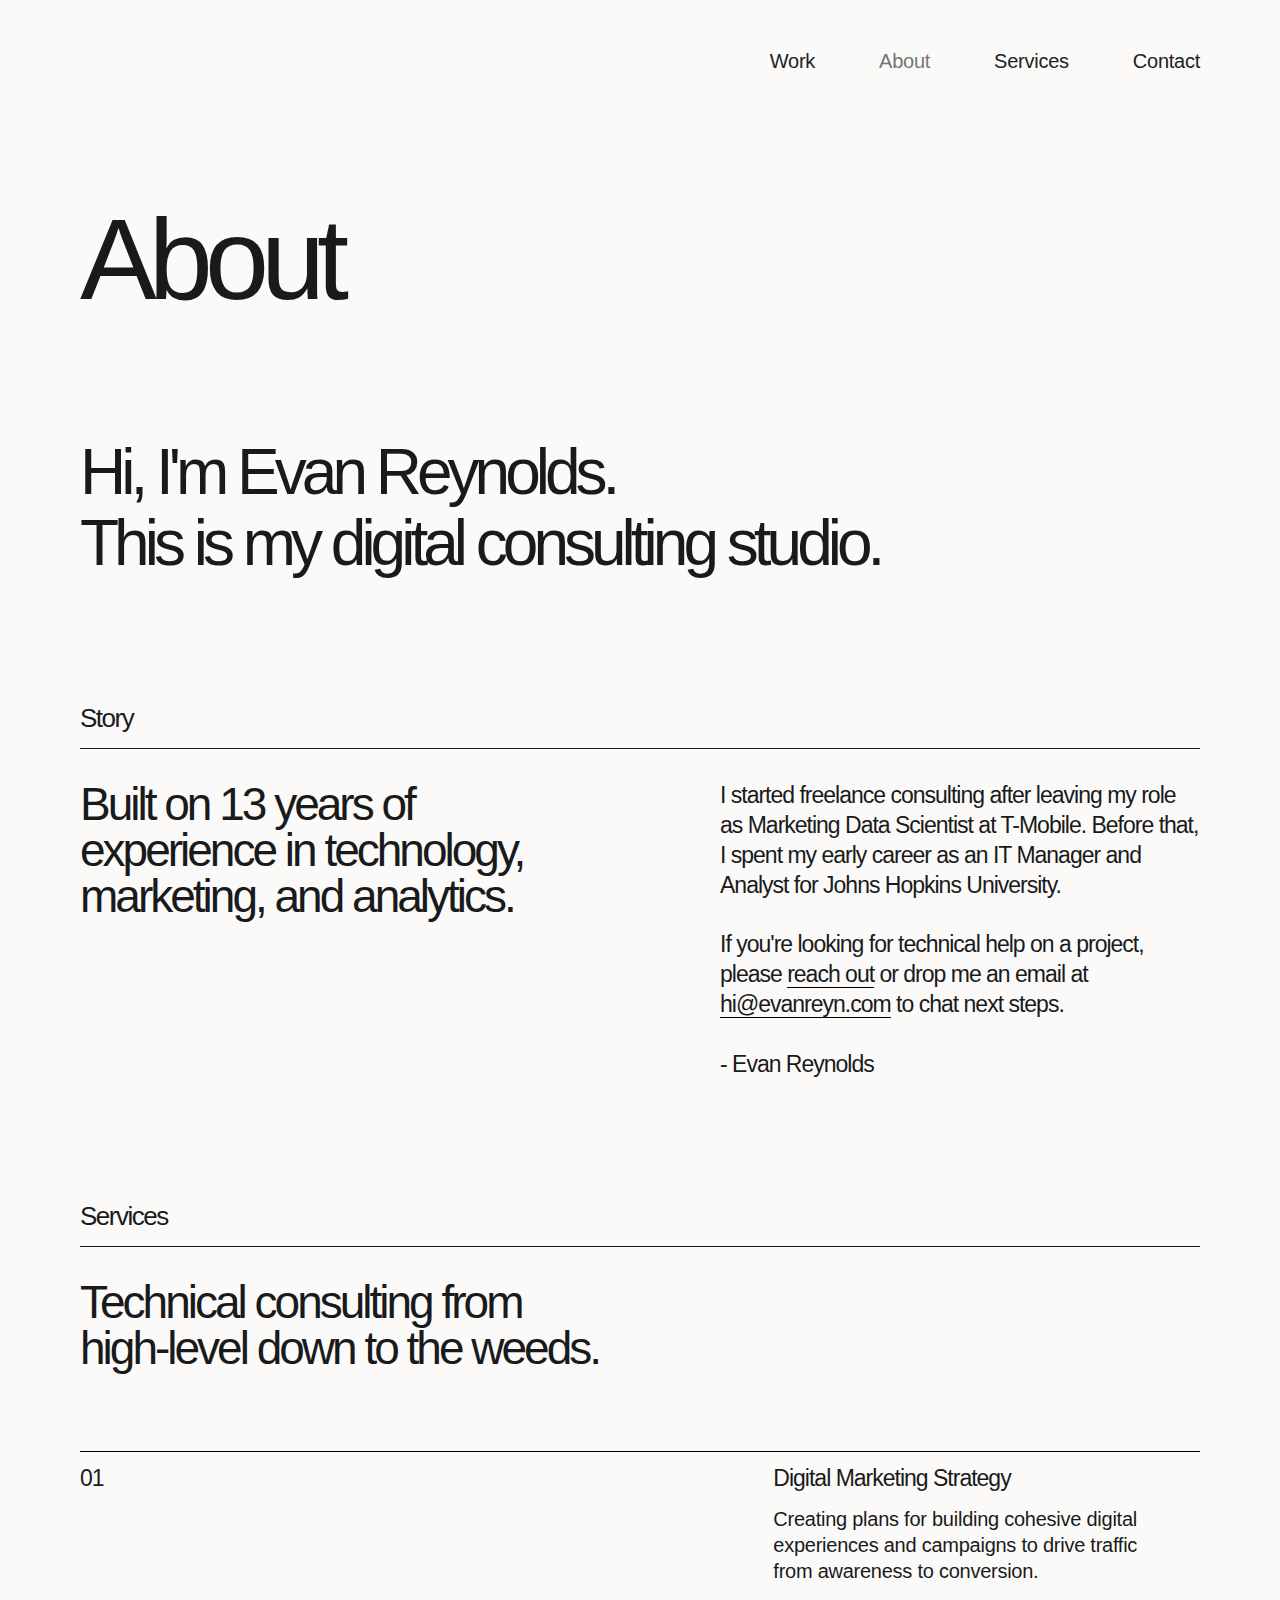
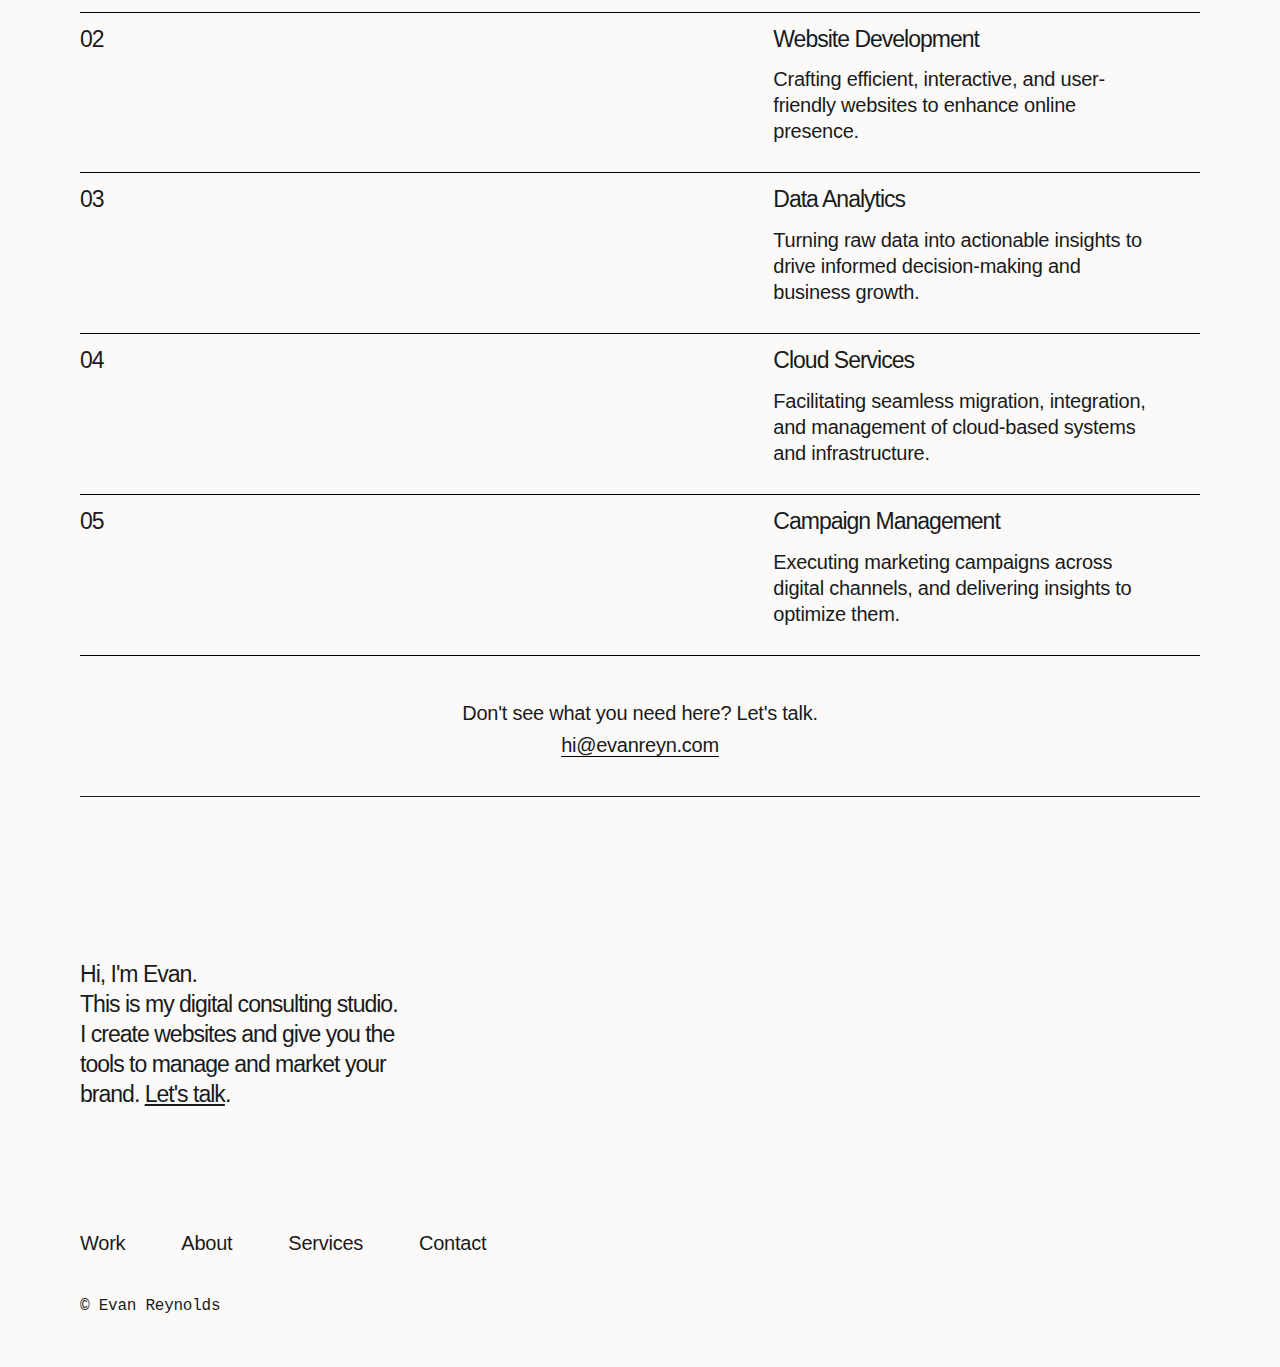
==== commit dbb4d340: "changes" ====
--- a/about.html
+++ b/about.html
@@ -11,7 +11,7 @@
   <meta content="width=device-width, initial-scale=1" name="viewport" />
   <meta content="Webflow" name="generator" />
   <link
-    href="https://uploads-ssl.webflow.com/64caad2d86355f7d79eff0a8/css/glue-3aa4b9-c89c363cf9911fc958a15b03925.webflow.e737defef.css"
+    href="./glue.css"
     rel="stylesheet" type="text/css" />
   <link href="https://fonts.googleapis.com" rel="preconnect" />
   <link href="https://fonts.gstatic.com" rel="preconnect" crossorigin="anonymous" />
--- a/glue.css
+++ b/glue.css
@@ -0,0 +1,3811 @@
+
+
+
+
+
+
+html {
+  -ms-text-size-adjust: 100%;
+  -webkit-text-size-adjust: 100%;
+  font-family: sans-serif;
+}
+
+body {
+  margin: 0;
+}
+
+article, aside, details, figcaption, figure, footer, header, hgroup, main, menu, nav, section, summary {
+  display: block;
+}
+
+audio, canvas, progress, video {
+  vertical-align: baseline;
+  display: inline-block;
+}
+
+audio:not([controls]) {
+  height: 0;
+  display: none;
+}
+
+[hidden], template {
+  display: none;
+}
+
+
+
+
+
+a {
+  background-color: rgba(0, 0, 0, 0);
+}
+
+a:active, a:hover {
+  outline: 0;
+}
+
+abbr[title] {
+  border-bottom: 1px dotted;
+}
+
+b, strong {
+  font-weight: bold;
+}
+
+dfn {
+  font-style: italic;
+}
+
+h1 {
+  margin: .67em 0;
+  font-size: 2em;
+}
+
+mark {
+  color: #000;
+  background: #ff0;
+}
+
+small {
+  font-size: 80%;
+}
+
+sub, sup {
+  vertical-align: baseline;
+  font-size: 75%;
+  line-height: 0;
+  position: relative;
+}
+
+sup {
+  top: -.5em;
+}
+
+sub {
+  bottom: -.25em;
+}
+
+img {
+  border: 0;
+}
+
+svg:not(:root) {
+  overflow: hidden;
+}
+
+figure {
+  margin: 1em 40px;
+}
+
+hr {
+  box-sizing: content-box;
+  height: 0;
+}
+
+pre {
+  overflow: auto;
+}
+
+code, kbd, pre, samp {
+  font-family: monospace;
+  font-size: 1em;
+}
+
+button, input, optgroup, select, textarea {
+  color: inherit;
+  font: inherit;
+  margin: 0;
+}
+
+button {
+  overflow: visible;
+}
+
+button, select {
+  text-transform: none;
+}
+
+button, html input[type="button"], input[type="reset"] {
+  -webkit-appearance: button;
+  cursor: pointer;
+}
+
+button[disabled], html input[disabled] {
+  cursor: default;
+}
+
+button::-moz-focus-inner, input::-moz-focus-inner {
+  border: 0;
+  padding: 0;
+}
+
+input {
+  line-height: normal;
+}
+
+input[type="checkbox"], input[type="radio"] {
+  box-sizing: border-box;
+  padding: 0;
+}
+
+input[type="number"]::-webkit-inner-spin-button, input[type="number"]::-webkit-outer-spin-button {
+  height: auto;
+}
+
+input[type="search"] {
+  -webkit-appearance: none;
+}
+
+input[type="search"]::-webkit-search-cancel-button, input[type="search"]::-webkit-search-decoration {
+  -webkit-appearance: none;
+}
+
+fieldset {
+  border: 1px solid silver;
+  margin: 0 2px;
+  padding: .35em .625em .75em;
+}
+
+legend {
+  border: 0;
+  padding: 0;
+}
+
+textarea {
+  overflow: auto;
+}
+
+optgroup {
+  font-weight: bold;
+}
+
+table {
+  border-collapse: collapse;
+  border-spacing: 0;
+}
+
+td, th {
+  padding: 0;
+}
+
+@font-face {
+  font-family: webflow-icons;
+  src: url("[data-uri]") format("truetype");
+  font-weight: normal;
+  font-style: normal;
+}
+
+[class^="w-icon-"], [class*=" w-icon-"] {
+  speak: none;
+  font-variant: normal;
+  text-transform: none;
+  -webkit-font-smoothing: antialiased;
+  -moz-osx-font-smoothing: grayscale;
+  font-style: normal;
+  font-weight: normal;
+  line-height: 1;
+  font-family: webflow-icons !important;
+}
+
+.w-icon-slider-right:before {
+  content: "î˜€";
+}
+
+.w-icon-slider-left:before {
+  content: "î˜";
+}
+
+.w-icon-nav-menu:before {
+  content: "î˜‚";
+}
+
+.w-icon-arrow-down:before, .w-icon-dropdown-toggle:before {
+  content: "î˜ƒ";
+}
+
+.w-icon-file-upload-remove:before {
+  content: "î¤€";
+}
+
+.w-icon-file-upload-icon:before {
+  content: "î¤ƒ";
+}
+
+* {
+  box-sizing: border-box;
+}
+
+html {
+  height: 100%;
+}
+
+body {
+  min-height: 100%;
+  color: #333;
+  background-color: #fff;
+  margin: 0;
+  font-family: Arial, sans-serif;
+  font-size: 14px;
+  line-height: 20px;
+}
+
+img {
+  max-width: 100%;
+  vertical-align: middle;
+  display: inline-block;
+}
+
+html.w-mod-touch * {
+  background-attachment: scroll !important;
+}
+
+.w-block {
+  display: block;
+}
+
+.w-inline-block {
+  max-width: 100%;
+  display: inline-block;
+}
+
+.w-clearfix:before, .w-clearfix:after {
+  content: " ";
+  grid-area: 1 / 1 / 2 / 2;
+  display: table;
+}
+
+.w-clearfix:after {
+  clear: both;
+}
+
+.w-hidden {
+  display: none;
+}
+
+.w-button {
+  color: #fff;
+  line-height: inherit;
+  cursor: pointer;
+  background-color: #3898ec;
+  border: 0;
+  border-radius: 0;
+  padding: 9px 15px;
+  text-decoration: none;
+  display: inline-block;
+}
+
+input.w-button {
+  -webkit-appearance: button;
+}
+
+html[data-w-dynpage] [data-w-cloak] {
+  color: rgba(0, 0, 0, 0) !important;
+}
+
+.w-webflow-badge, .w-webflow-badge * {
+  z-index: auto;
+  visibility: visible;
+  box-sizing: border-box;
+  width: auto;
+  height: auto;
+  max-height: none;
+  max-width: none;
+  min-height: 0;
+  min-width: 0;
+  float: none;
+  clear: none;
+  box-shadow: none;
+  opacity: 1;
+  direction: ltr;
+  font-family: inherit;
+  font-weight: inherit;
+  color: inherit;
+  font-size: inherit;
+  line-height: inherit;
+  font-style: inherit;
+  font-variant: inherit;
+  text-align: inherit;
+  letter-spacing: inherit;
+  -webkit-text-decoration: inherit;
+  text-decoration: inherit;
+  text-indent: 0;
+  text-transform: inherit;
+  text-shadow: none;
+  font-smoothing: auto;
+  vertical-align: baseline;
+  cursor: inherit;
+  white-space: inherit;
+  word-break: normal;
+  word-spacing: normal;
+  word-wrap: normal;
+  background: none;
+  border: 0 rgba(0, 0, 0, 0);
+  border-radius: 0;
+  margin: 0;
+  padding: 0;
+  list-style-type: disc;
+  transition: none;
+  display: block;
+  position: static;
+  top: auto;
+  bottom: auto;
+  left: auto;
+  right: auto;
+  overflow: visible;
+  transform: none;
+}
+
+.w-webflow-badge {
+  white-space: nowrap;
+  cursor: pointer;
+  box-shadow: 0 0 0 1px rgba(0, 0, 0, .1), 0 1px 3px rgba(0, 0, 0, .1);
+  visibility: visible !important;
+  z-index: 2147483647 !important;
+  color: #aaadb0 !important;
+  opacity: 1 !important;
+  width: auto !important;
+  height: auto !important;
+  background-color: #fff !important;
+  border-radius: 3px !important;
+  margin: 0 !important;
+  padding: 6px 8px 6px 6px !important;
+  font-size: 12px !important;
+  line-height: 14px !important;
+  text-decoration: none !important;
+  display: inline-block !important;
+  position: fixed !important;
+  top: auto !important;
+  bottom: 12px !important;
+  left: auto !important;
+  right: 12px !important;
+  overflow: visible !important;
+  transform: none !important;
+}
+
+.w-webflow-badge > img {
+  visibility: visible !important;
+  opacity: 1 !important;
+  vertical-align: middle !important;
+  display: inline-block !important;
+}
+
+h1, h2, h3, h4, h5, h6 {
+  margin-bottom: 10px;
+  font-weight: bold;
+}
+
+h1 {
+  margin-top: 20px;
+  font-size: 38px;
+  line-height: 44px;
+}
+
+h2 {
+  margin-top: 20px;
+  font-size: 32px;
+  line-height: 36px;
+}
+
+h3 {
+  margin-top: 20px;
+  font-size: 24px;
+  line-height: 30px;
+}
+
+h4 {
+  margin-top: 10px;
+  font-size: 18px;
+  line-height: 24px;
+}
+
+h5 {
+  margin-top: 10px;
+  font-size: 14px;
+  line-height: 20px;
+}
+
+h6 {
+  margin-top: 10px;
+  font-size: 12px;
+  line-height: 18px;
+}
+
+p {
+  margin-top: 0;
+  margin-bottom: 10px;
+}
+
+blockquote {
+  border-left: 5px solid #e2e2e2;
+  margin: 0 0 10px;
+  padding: 10px 20px;
+  font-size: 18px;
+  line-height: 22px;
+}
+
+figure {
+  margin: 0 0 10px;
+}
+
+figcaption {
+  text-align: center;
+  margin-top: 5px;
+}
+
+ul, ol {
+  margin-top: 0;
+  margin-bottom: 10px;
+  padding-left: 40px;
+}
+
+.w-list-unstyled {
+  padding-left: 0;
+  list-style: none;
+}
+
+.w-embed:before, .w-embed:after {
+  content: " ";
+  grid-area: 1 / 1 / 2 / 2;
+  display: table;
+}
+
+.w-embed:after {
+  clear: both;
+}
+
+.w-video {
+  width: 100%;
+  padding: 0;
+  position: relative;
+}
+
+.w-video iframe, .w-video object, .w-video embed {
+  width: 100%;
+  height: 100%;
+  border: none;
+  position: absolute;
+  top: 0;
+  left: 0;
+}
+
+fieldset {
+  border: 0;
+  margin: 0;
+  padding: 0;
+}
+
+button, [type="button"], [type="reset"] {
+  cursor: pointer;
+  -webkit-appearance: button;
+  border: 0;
+}
+
+.w-form {
+  margin: 0 0 15px;
+}
+
+.w-form-done {
+  text-align: center;
+  background-color: #ddd;
+  padding: 20px;
+  display: none;
+}
+
+.w-form-fail {
+  background-color: #ffdede;
+  margin-top: 10px;
+  padding: 10px;
+  display: none;
+}
+
+label {
+  margin-bottom: 5px;
+  font-weight: bold;
+  display: block;
+}
+
+.w-input, .w-select {
+  width: 100%;
+  height: 38px;
+  color: #333;
+  vertical-align: middle;
+  background-color: #fff;
+  border: 1px solid #ccc;
+  margin-bottom: 10px;
+  padding: 8px 12px;
+  font-size: 14px;
+  line-height: 1.42857;
+  display: block;
+}
+
+.w-input:-moz-placeholder, .w-select:-moz-placeholder {
+  color: #999;
+}
+
+.w-input::-moz-placeholder, .w-select::-moz-placeholder {
+  color: #999;
+  opacity: 1;
+}
+
+.w-input::-webkit-input-placeholder, .w-select::-webkit-input-placeholder {
+  color: #999;
+}
+
+.w-input:focus, .w-select:focus {
+  border-color: #3898ec;
+  outline: 0;
+}
+
+.w-input[disabled], .w-select[disabled], .w-input[readonly], .w-select[readonly], fieldset[disabled] .w-input, fieldset[disabled] .w-select {
+  cursor: not-allowed;
+}
+
+.w-input[disabled]:not(.w-input-disabled), .w-select[disabled]:not(.w-input-disabled), .w-input[readonly], .w-select[readonly], fieldset[disabled]:not(.w-input-disabled) .w-input, fieldset[disabled]:not(.w-input-disabled) .w-select {
+  background-color: #eee;
+}
+
+textarea.w-input, textarea.w-select {
+  height: auto;
+}
+
+.w-select {
+  background-color: #f3f3f3;
+}
+
+.w-select[multiple] {
+  height: auto;
+}
+
+.w-form-label {
+  cursor: pointer;
+  margin-bottom: 0;
+  font-weight: normal;
+  display: inline-block;
+}
+
+.w-radio {
+  margin-bottom: 5px;
+  padding-left: 20px;
+  display: block;
+}
+
+.w-radio:before, .w-radio:after {
+  content: " ";
+  grid-area: 1 / 1 / 2 / 2;
+  display: table;
+}
+
+.w-radio:after {
+  clear: both;
+}
+
+.w-radio-input {
+  float: left;
+  margin: 3px 0 0 -20px;
+  line-height: normal;
+}
+
+.w-file-upload {
+  margin-bottom: 10px;
+  display: block;
+}
+
+.w-file-upload-input {
+  width: .1px;
+  height: .1px;
+  opacity: 0;
+  z-index: -100;
+  position: absolute;
+  overflow: hidden;
+}
+
+.w-file-upload-default, .w-file-upload-uploading, .w-file-upload-success {
+  color: #333;
+  display: inline-block;
+}
+
+.w-file-upload-error {
+  margin-top: 10px;
+  display: block;
+}
+
+.w-file-upload-default.w-hidden, .w-file-upload-uploading.w-hidden, .w-file-upload-error.w-hidden, .w-file-upload-success.w-hidden {
+  display: none;
+}
+
+.w-file-upload-uploading-btn {
+  cursor: pointer;
+  background-color: #fafafa;
+  border: 1px solid #ccc;
+  margin: 0;
+  padding: 8px 12px;
+  font-size: 14px;
+  font-weight: normal;
+  display: flex;
+}
+
+.w-file-upload-file {
+  background-color: #fafafa;
+  border: 1px solid #ccc;
+  flex-grow: 1;
+  justify-content: space-between;
+  margin: 0;
+  padding: 8px 9px 8px 11px;
+  display: flex;
+}
+
+.w-file-upload-file-name {
+  font-size: 14px;
+  font-weight: normal;
+  display: block;
+}
+
+.w-file-remove-link {
+  width: auto;
+  height: auto;
+  cursor: pointer;
+  margin-top: 3px;
+  margin-left: 10px;
+  padding: 3px;
+  display: block;
+}
+
+.w-icon-file-upload-remove {
+  margin: auto;
+  font-size: 10px;
+}
+
+.w-file-upload-error-msg {
+  color: #ea384c;
+  padding: 2px 0;
+  display: inline-block;
+}
+
+.w-file-upload-info {
+  padding: 0 12px;
+  line-height: 38px;
+  display: inline-block;
+}
+
+.w-file-upload-label {
+  cursor: pointer;
+  background-color: #fafafa;
+  border: 1px solid #ccc;
+  margin: 0;
+  padding: 8px 12px;
+  font-size: 14px;
+  font-weight: normal;
+  display: inline-block;
+}
+
+.w-icon-file-upload-icon, .w-icon-file-upload-uploading {
+  width: 20px;
+  margin-right: 8px;
+  display: inline-block;
+}
+
+.w-icon-file-upload-uploading {
+  height: 20px;
+}
+
+.w-container {
+  max-width: 940px;
+  margin-left: auto;
+  margin-right: auto;
+}
+
+.w-container:before, .w-container:after {
+  content: " ";
+  grid-area: 1 / 1 / 2 / 2;
+  display: table;
+}
+
+.w-container:after {
+  clear: both;
+}
+
+.w-container .w-row {
+  margin-left: -10px;
+  margin-right: -10px;
+}
+
+.w-row:before, .w-row:after {
+  content: " ";
+  grid-area: 1 / 1 / 2 / 2;
+  display: table;
+}
+
+.w-row:after {
+  clear: both;
+}
+
+.w-row .w-row {
+  margin-left: 0;
+  margin-right: 0;
+}
+
+.w-col {
+  float: left;
+  width: 100%;
+  min-height: 1px;
+  padding-left: 10px;
+  padding-right: 10px;
+  position: relative;
+}
+
+.w-col .w-col {
+  padding-left: 0;
+  padding-right: 0;
+}
+
+.w-col-1 {
+  width: 8.33333%;
+}
+
+.w-col-2 {
+  width: 16.6667%;
+}
+
+.w-col-3 {
+  width: 25%;
+}
+
+.w-col-4 {
+  width: 33.3333%;
+}
+
+.w-col-5 {
+  width: 41.6667%;
+}
+
+.w-col-6 {
+  width: 50%;
+}
+
+.w-col-7 {
+  width: 58.3333%;
+}
+
+.w-col-8 {
+  width: 66.6667%;
+}
+
+.w-col-9 {
+  width: 75%;
+}
+
+.w-col-10 {
+  width: 83.3333%;
+}
+
+.w-col-11 {
+  width: 91.6667%;
+}
+
+.w-col-12 {
+  width: 100%;
+}
+
+.w-hidden-main {
+  display: none !important;
+}
+
+@media screen and (max-width: 991px) {
+  .w-container {
+    max-width: 728px;
+  }
+
+  .w-hidden-main {
+    display: inherit !important;
+  }
+
+  .w-hidden-medium {
+    display: none !important;
+  }
+
+  .w-col-medium-1 {
+    width: 8.33333%;
+  }
+
+  .w-col-medium-2 {
+    width: 16.6667%;
+  }
+
+  .w-col-medium-3 {
+    width: 25%;
+  }
+
+  .w-col-medium-4 {
+    width: 33.3333%;
+  }
+
+  .w-col-medium-5 {
+    width: 41.6667%;
+  }
+
+  .w-col-medium-6 {
+    width: 50%;
+  }
+
+  .w-col-medium-7 {
+    width: 58.3333%;
+  }
+
+  .w-col-medium-8 {
+    width: 66.6667%;
+  }
+
+  .w-col-medium-9 {
+    width: 75%;
+  }
+
+  .w-col-medium-10 {
+    width: 83.3333%;
+  }
+
+  .w-col-medium-11 {
+    width: 91.6667%;
+  }
+
+  .w-col-medium-12 {
+    width: 100%;
+  }
+
+  .w-col-stack {
+    width: 100%;
+    left: auto;
+    right: auto;
+  }
+}
+
+@media screen and (max-width: 767px) {
+  .w-hidden-main, .w-hidden-medium {
+    display: inherit !important;
+  }
+
+  .w-hidden-small {
+    display: none !important;
+  }
+
+  .w-row, .w-container .w-row {
+    margin-left: 0;
+    margin-right: 0;
+  }
+
+  .w-col {
+    width: 100%;
+    left: auto;
+    right: auto;
+  }
+
+  .w-col-small-1 {
+    width: 8.33333%;
+  }
+
+  .w-col-small-2 {
+    width: 16.6667%;
+  }
+
+  .w-col-small-3 {
+    width: 25%;
+  }
+
+  .w-col-small-4 {
+    width: 33.3333%;
+  }
+
+  .w-col-small-5 {
+    width: 41.6667%;
+  }
+
+  .w-col-small-6 {
+    width: 50%;
+  }
+
+  .w-col-small-7 {
+    width: 58.3333%;
+  }
+
+  .w-col-small-8 {
+    width: 66.6667%;
+  }
+
+  .w-col-small-9 {
+    width: 75%;
+  }
+
+  .w-col-small-10 {
+    width: 83.3333%;
+  }
+
+  .w-col-small-11 {
+    width: 91.6667%;
+  }
+
+  .w-col-small-12 {
+    width: 100%;
+  }
+}
+
+@media screen and (max-width: 479px) {
+  .w-container {
+    max-width: none;
+  }
+
+  .w-hidden-main, .w-hidden-medium, .w-hidden-small {
+    display: inherit !important;
+  }
+
+  .w-hidden-tiny {
+    display: none !important;
+  }
+
+  .w-col {
+    width: 100%;
+  }
+
+  .w-col-tiny-1 {
+    width: 8.33333%;
+  }
+
+  .w-col-tiny-2 {
+    width: 16.6667%;
+  }
+
+  .w-col-tiny-3 {
+    width: 25%;
+  }
+
+  .w-col-tiny-4 {
+    width: 33.3333%;
+  }
+
+  .w-col-tiny-5 {
+    width: 41.6667%;
+  }
+
+  .w-col-tiny-6 {
+    width: 50%;
+  }
+
+  .w-col-tiny-7 {
+    width: 58.3333%;
+  }
+
+  .w-col-tiny-8 {
+    width: 66.6667%;
+  }
+
+  .w-col-tiny-9 {
+    width: 75%;
+  }
+
+  .w-col-tiny-10 {
+    width: 83.3333%;
+  }
+
+  .w-col-tiny-11 {
+    width: 91.6667%;
+  }
+
+  .w-col-tiny-12 {
+    width: 100%;
+  }
+}
+
+.w-widget {
+  position: relative;
+}
+
+.w-widget-map {
+  width: 100%;
+  height: 400px;
+}
+
+.w-widget-map label {
+  width: auto;
+  display: inline;
+}
+
+.w-widget-map img {
+  max-width: inherit;
+}
+
+.w-widget-map .gm-style-iw {
+  text-align: center;
+}
+
+.w-widget-map .gm-style-iw > button {
+  display: none !important;
+}
+
+.w-widget-twitter {
+  overflow: hidden;
+}
+
+.w-widget-twitter-count-shim {
+  vertical-align: top;
+  width: 28px;
+  height: 20px;
+  text-align: center;
+  background: #fff;
+  border: 1px solid #758696;
+  border-radius: 3px;
+  display: inline-block;
+  position: relative;
+}
+
+.w-widget-twitter-count-shim * {
+  pointer-events: none;
+  -webkit-user-select: none;
+  -ms-user-select: none;
+  user-select: none;
+}
+
+.w-widget-twitter-count-shim .w-widget-twitter-count-inner {
+  text-align: center;
+  color: #999;
+  font-family: serif;
+  font-size: 15px;
+  line-height: 12px;
+  position: relative;
+}
+
+.w-widget-twitter-count-shim .w-widget-twitter-count-clear {
+  display: block;
+  position: relative;
+}
+
+.w-widget-twitter-count-shim.w--large {
+  width: 36px;
+  height: 28px;
+}
+
+.w-widget-twitter-count-shim.w--large .w-widget-twitter-count-inner {
+  font-size: 18px;
+  line-height: 18px;
+}
+
+.w-widget-twitter-count-shim:not(.w--vertical) {
+  margin-left: 5px;
+  margin-right: 8px;
+}
+
+.w-widget-twitter-count-shim:not(.w--vertical).w--large {
+  margin-left: 6px;
+}
+
+.w-widget-twitter-count-shim:not(.w--vertical):before, .w-widget-twitter-count-shim:not(.w--vertical):after {
+  content: " ";
+  height: 0;
+  width: 0;
+  pointer-events: none;
+  border: solid rgba(0, 0, 0, 0);
+  position: absolute;
+  top: 50%;
+  left: 0;
+}
+
+.w-widget-twitter-count-shim:not(.w--vertical):before {
+  border-width: 4px;
+  border-color: rgba(117, 134, 150, 0) #5d6c7b rgba(117, 134, 150, 0) rgba(117, 134, 150, 0);
+  margin-top: -4px;
+  margin-left: -9px;
+}
+
+.w-widget-twitter-count-shim:not(.w--vertical).w--large:before {
+  border-width: 5px;
+  margin-top: -5px;
+  margin-left: -10px;
+}
+
+.w-widget-twitter-count-shim:not(.w--vertical):after {
+  border-width: 4px;
+  border-color: rgba(255, 255, 255, 0) #fff rgba(255, 255, 255, 0) rgba(255, 255, 255, 0);
+  margin-top: -4px;
+  margin-left: -8px;
+}
+
+.w-widget-twitter-count-shim:not(.w--vertical).w--large:after {
+  border-width: 5px;
+  margin-top: -5px;
+  margin-left: -9px;
+}
+
+.w-widget-twitter-count-shim.w--vertical {
+  width: 61px;
+  height: 33px;
+  margin-bottom: 8px;
+}
+
+.w-widget-twitter-count-shim.w--vertical:before, .w-widget-twitter-count-shim.w--vertical:after {
+  content: " ";
+  height: 0;
+  width: 0;
+  pointer-events: none;
+  border: solid rgba(0, 0, 0, 0);
+  position: absolute;
+  top: 100%;
+  left: 50%;
+}
+
+.w-widget-twitter-count-shim.w--vertical:before {
+  border-width: 5px;
+  border-color: #5d6c7b rgba(117, 134, 150, 0) rgba(117, 134, 150, 0);
+  margin-left: -5px;
+}
+
+.w-widget-twitter-count-shim.w--vertical:after {
+  border-width: 4px;
+  border-color: #fff rgba(255, 255, 255, 0) rgba(255, 255, 255, 0);
+  margin-left: -4px;
+}
+
+.w-widget-twitter-count-shim.w--vertical .w-widget-twitter-count-inner {
+  font-size: 18px;
+  line-height: 22px;
+}
+
+.w-widget-twitter-count-shim.w--vertical.w--large {
+  width: 76px;
+}
+
+.w-background-video {
+  height: 500px;
+  color: #fff;
+  position: relative;
+  overflow: hidden;
+}
+
+.w-background-video > video {
+  width: 100%;
+  height: 100%;
+  object-fit: cover;
+  z-index: -100;
+  background-position: 50%;
+  background-size: cover;
+  margin: auto;
+  position: absolute;
+  top: -100%;
+  bottom: -100%;
+  left: -100%;
+  right: -100%;
+}
+
+.w-background-video > video::-webkit-media-controls-start-playback-button {
+  -webkit-appearance: none;
+  display: none !important;
+}
+
+.w-background-video--control {
+  background-color: rgba(0, 0, 0, 0);
+  padding: 0;
+  position: absolute;
+  bottom: 1em;
+  right: 1em;
+}
+
+.w-background-video--control > [hidden] {
+  display: none !important;
+}
+
+.w-slider {
+  height: 300px;
+  text-align: center;
+  clear: both;
+  -webkit-tap-highlight-color: rgba(0, 0, 0, 0);
+  tap-highlight-color: rgba(0, 0, 0, 0);
+  background: #ddd;
+  position: relative;
+}
+
+.w-slider-mask {
+  z-index: 1;
+  height: 100%;
+  white-space: nowrap;
+  display: block;
+  position: relative;
+  left: 0;
+  right: 0;
+  overflow: hidden;
+}
+
+.w-slide {
+  vertical-align: top;
+  width: 100%;
+  height: 100%;
+  white-space: normal;
+  text-align: left;
+  display: inline-block;
+  position: relative;
+}
+
+.w-slider-nav {
+  z-index: 2;
+  height: 40px;
+  text-align: center;
+  -webkit-tap-highlight-color: rgba(0, 0, 0, 0);
+  tap-highlight-color: rgba(0, 0, 0, 0);
+  margin: auto;
+  padding-top: 10px;
+  position: absolute;
+  top: auto;
+  bottom: 0;
+  left: 0;
+  right: 0;
+}
+
+.w-slider-nav.w-round > div {
+  border-radius: 100%;
+}
+
+.w-slider-nav.w-num > div {
+  width: auto;
+  height: auto;
+  font-size: inherit;
+  line-height: inherit;
+  padding: .2em .5em;
+}
+
+.w-slider-nav.w-shadow > div {
+  box-shadow: 0 0 3px rgba(51, 51, 51, .4);
+}
+
+.w-slider-nav-invert {
+  color: #fff;
+}
+
+.w-slider-nav-invert > div {
+  background-color: rgba(34, 34, 34, .4);
+}
+
+.w-slider-nav-invert > div.w-active {
+  background-color: #222;
+}
+
+.w-slider-dot {
+  width: 1em;
+  height: 1em;
+  cursor: pointer;
+  background-color: rgba(255, 255, 255, .4);
+  margin: 0 3px .5em;
+  transition: background-color .1s, color .1s;
+  display: inline-block;
+  position: relative;
+}
+
+.w-slider-dot.w-active {
+  background-color: #fff;
+}
+
+.w-slider-dot:focus {
+  outline: none;
+  box-shadow: 0 0 0 2px #fff;
+}
+
+.w-slider-dot:focus.w-active {
+  box-shadow: none;
+}
+
+.w-slider-arrow-left, .w-slider-arrow-right {
+  width: 80px;
+  cursor: pointer;
+  color: #fff;
+  -webkit-tap-highlight-color: rgba(0, 0, 0, 0);
+  tap-highlight-color: rgba(0, 0, 0, 0);
+  -webkit-user-select: none;
+  -ms-user-select: none;
+  user-select: none;
+  margin: auto;
+  font-size: 40px;
+  position: absolute;
+  top: 0;
+  bottom: 0;
+  left: 0;
+  right: 0;
+  overflow: hidden;
+}
+
+.w-slider-arrow-left [class^="w-icon-"], .w-slider-arrow-right [class^="w-icon-"], .w-slider-arrow-left [class*=" w-icon-"], .w-slider-arrow-right [class*=" w-icon-"] {
+  position: absolute;
+}
+
+.w-slider-arrow-left:focus, .w-slider-arrow-right:focus {
+  outline: 0;
+}
+
+.w-slider-arrow-left {
+  z-index: 3;
+  right: auto;
+}
+
+.w-slider-arrow-right {
+  z-index: 4;
+  left: auto;
+}
+
+.w-icon-slider-left, .w-icon-slider-right {
+  width: 1em;
+  height: 1em;
+  margin: auto;
+  top: 0;
+  bottom: 0;
+  left: 0;
+  right: 0;
+}
+
+.w-slider-aria-label {
+  clip: rect(0 0 0 0);
+  height: 1px;
+  width: 1px;
+  border: 0;
+  margin: -1px;
+  padding: 0;
+  position: absolute;
+  overflow: hidden;
+}
+
+.w-slider-force-show {
+  display: block !important;
+}
+
+.w-dropdown {
+  text-align: left;
+  z-index: 900;
+  margin-left: auto;
+  margin-right: auto;
+  display: inline-block;
+  position: relative;
+}
+
+.w-dropdown-btn, .w-dropdown-toggle, .w-dropdown-link {
+  vertical-align: top;
+  color: #222;
+  text-align: left;
+  white-space: nowrap;
+  margin-left: auto;
+  margin-right: auto;
+  padding: 20px;
+  text-decoration: none;
+  position: relative;
+}
+
+.w-dropdown-toggle {
+  -webkit-user-select: none;
+  -ms-user-select: none;
+  user-select: none;
+  cursor: pointer;
+  padding-right: 40px;
+  display: inline-block;
+}
+
+.w-dropdown-toggle:focus {
+  outline: 0;
+}
+
+.w-icon-dropdown-toggle {
+  width: 1em;
+  height: 1em;
+  margin: auto 20px auto auto;
+  position: absolute;
+  top: 0;
+  bottom: 0;
+  right: 0;
+}
+
+.w-dropdown-list {
+  min-width: 100%;
+  background: #ddd;
+  display: none;
+  position: absolute;
+}
+
+.w-dropdown-list.w--open {
+  display: block;
+}
+
+.w-dropdown-link {
+  color: #222;
+  padding: 10px 20px;
+  display: block;
+}
+
+.w-dropdown-link.w--current {
+  color: #0082f3;
+}
+
+.w-dropdown-link:focus {
+  outline: 0;
+}
+
+@media screen and (max-width: 767px) {
+  .w-nav-brand {
+    padding-left: 10px;
+  }
+}
+
+.w-lightbox-backdrop {
+  cursor: auto;
+  letter-spacing: normal;
+  text-indent: 0;
+  text-shadow: none;
+  text-transform: none;
+  visibility: visible;
+  white-space: normal;
+  word-break: normal;
+  word-spacing: normal;
+  word-wrap: normal;
+  color: #fff;
+  text-align: center;
+  z-index: 2000;
+  opacity: 0;
+  -webkit-user-select: none;
+  -moz-user-select: none;
+  -webkit-tap-highlight-color: transparent;
+  background: rgba(0, 0, 0, .9);
+  outline: 0;
+  font-family: Helvetica Neue, Helvetica, Ubuntu, Segoe UI, Verdana, sans-serif;
+  font-size: 17px;
+  font-style: normal;
+  font-weight: 300;
+  line-height: 1.2;
+  list-style: disc;
+  position: fixed;
+  top: 0;
+  bottom: 0;
+  left: 0;
+  right: 0;
+  -webkit-transform: translate(0);
+}
+
+.w-lightbox-backdrop, .w-lightbox-container {
+  height: 100%;
+  -webkit-overflow-scrolling: touch;
+  overflow: auto;
+}
+
+.w-lightbox-content {
+  height: 100vh;
+  position: relative;
+  overflow: hidden;
+}
+
+.w-lightbox-view {
+  width: 100vw;
+  height: 100vh;
+  opacity: 0;
+  position: absolute;
+}
+
+.w-lightbox-view:before {
+  content: "";
+  height: 100vh;
+}
+
+.w-lightbox-group, .w-lightbox-group .w-lightbox-view, .w-lightbox-group .w-lightbox-view:before {
+  height: 86vh;
+}
+
+.w-lightbox-frame, .w-lightbox-view:before {
+  vertical-align: middle;
+  display: inline-block;
+}
+
+.w-lightbox-figure {
+  margin: 0;
+  position: relative;
+}
+
+.w-lightbox-group .w-lightbox-figure {
+  cursor: pointer;
+}
+
+.w-lightbox-img {
+  width: auto;
+  height: auto;
+  max-width: none;
+}
+
+.w-lightbox-image {
+  float: none;
+  max-width: 100vw;
+  max-height: 100vh;
+  display: block;
+}
+
+.w-lightbox-group .w-lightbox-image {
+  max-height: 86vh;
+}
+
+.w-lightbox-caption {
+  text-align: left;
+  text-overflow: ellipsis;
+  white-space: nowrap;
+  background: rgba(0, 0, 0, .4);
+  padding: .5em 1em;
+  position: absolute;
+  bottom: 0;
+  left: 0;
+  right: 0;
+  overflow: hidden;
+}
+
+.w-lightbox-embed {
+  width: 100%;
+  height: 100%;
+  position: absolute;
+  top: 0;
+  bottom: 0;
+  left: 0;
+  right: 0;
+}
+
+.w-lightbox-control {
+  width: 4em;
+  cursor: pointer;
+  background-position: center;
+  background-repeat: no-repeat;
+  background-size: 24px;
+  transition: all .3s;
+  position: absolute;
+  top: 0;
+}
+
+.w-lightbox-left {
+  background-image: url("[data-uri]");
+  display: none;
+  bottom: 0;
+  left: 0;
+}
+
+.w-lightbox-right {
+  background-image: url("[data-uri]");
+  display: none;
+  bottom: 0;
+  right: 0;
+}
+
+.w-lightbox-close {
+  height: 2.6em;
+  background-image: url("[data-uri]");
+  background-size: 18px;
+  right: 0;
+}
+
+.w-lightbox-strip {
+  white-space: nowrap;
+  padding: 0 1vh;
+  line-height: 0;
+  position: absolute;
+  bottom: 0;
+  left: 0;
+  right: 0;
+  overflow-x: auto;
+  overflow-y: hidden;
+}
+
+.w-lightbox-item {
+  width: 10vh;
+  box-sizing: content-box;
+  cursor: pointer;
+  padding: 2vh 1vh;
+  display: inline-block;
+  -webkit-transform: translate3d(0, 0, 0);
+}
+
+.w-lightbox-active {
+  opacity: .3;
+}
+
+.w-lightbox-thumbnail {
+  height: 10vh;
+  background: #222;
+  position: relative;
+  overflow: hidden;
+}
+
+.w-lightbox-thumbnail-image {
+  position: absolute;
+  top: 0;
+  left: 0;
+}
+
+.w-lightbox-thumbnail .w-lightbox-tall {
+  width: 100%;
+  top: 50%;
+  transform: translate(0, -50%);
+}
+
+.w-lightbox-thumbnail .w-lightbox-wide {
+  height: 100%;
+  left: 50%;
+  transform: translate(-50%);
+}
+
+.w-lightbox-spinner {
+  box-sizing: border-box;
+  width: 40px;
+  height: 40px;
+  border: 5px solid rgba(0, 0, 0, .4);
+  border-radius: 50%;
+  margin-top: -20px;
+  margin-left: -20px;
+  animation: .8s linear infinite spin;
+  position: absolute;
+  top: 50%;
+  left: 50%;
+}
+
+.w-lightbox-spinner:after {
+  content: "";
+  border: 3px solid rgba(0, 0, 0, 0);
+  border-bottom-color: #fff;
+  border-radius: 50%;
+  position: absolute;
+  top: -4px;
+  bottom: -4px;
+  left: -4px;
+  right: -4px;
+}
+
+.w-lightbox-hide {
+  display: none;
+}
+
+.w-lightbox-noscroll {
+  overflow: hidden;
+}
+
+@media (min-width: 768px) {
+  .w-lightbox-content {
+    height: 96vh;
+    margin-top: 2vh;
+  }
+
+  .w-lightbox-view, .w-lightbox-view:before {
+    height: 96vh;
+  }
+
+  .w-lightbox-group, .w-lightbox-group .w-lightbox-view, .w-lightbox-group .w-lightbox-view:before {
+    height: 84vh;
+  }
+
+  .w-lightbox-image {
+    max-width: 96vw;
+    max-height: 96vh;
+  }
+
+  .w-lightbox-group .w-lightbox-image {
+    max-width: 82.3vw;
+    max-height: 84vh;
+  }
+
+  .w-lightbox-left, .w-lightbox-right {
+    opacity: .5;
+    display: block;
+  }
+
+  .w-lightbox-close {
+    opacity: .8;
+  }
+
+  .w-lightbox-control:hover {
+    opacity: 1;
+  }
+}
+
+.w-lightbox-inactive, .w-lightbox-inactive:hover {
+  opacity: 0;
+}
+
+.w-richtext:before, .w-richtext:after {
+  content: " ";
+  grid-area: 1 / 1 / 2 / 2;
+  display: table;
+}
+
+.w-richtext:after {
+  clear: both;
+}
+
+.w-richtext[contenteditable="true"]:before, .w-richtext[contenteditable="true"]:after {
+  white-space: initial;
+}
+
+.w-richtext ol, .w-richtext ul {
+  overflow: hidden;
+}
+
+.w-richtext .w-richtext-figure-selected.w-richtext-figure-type-video div:after, .w-richtext .w-richtext-figure-selected[data-rt-type="video"] div:after, .w-richtext .w-richtext-figure-selected.w-richtext-figure-type-image div, .w-richtext .w-richtext-figure-selected[data-rt-type="image"] div {
+  outline: 2px solid #2895f7;
+}
+
+.w-richtext figure.w-richtext-figure-type-video > div:after, .w-richtext figure[data-rt-type="video"] > div:after {
+  content: "";
+  display: none;
+  position: absolute;
+  top: 0;
+  bottom: 0;
+  left: 0;
+  right: 0;
+}
+
+.w-richtext figure {
+  max-width: 60%;
+  position: relative;
+}
+
+.w-richtext figure > div:before {
+  cursor: default !important;
+}
+
+.w-richtext figure img {
+  width: 100%;
+}
+
+.w-richtext figure figcaption.w-richtext-figcaption-placeholder {
+  opacity: .6;
+}
+
+.w-richtext figure div {
+  color: rgba(0, 0, 0, 0);
+  font-size: 0;
+}
+
+.w-richtext figure.w-richtext-figure-type-image, .w-richtext figure[data-rt-type="image"] {
+  display: table;
+}
+
+.w-richtext figure.w-richtext-figure-type-image > div, .w-richtext figure[data-rt-type="image"] > div {
+  display: inline-block;
+}
+
+.w-richtext figure.w-richtext-figure-type-image > figcaption, .w-richtext figure[data-rt-type="image"] > figcaption {
+  caption-side: bottom;
+  display: table-caption;
+}
+
+.w-richtext figure.w-richtext-figure-type-video, .w-richtext figure[data-rt-type="video"] {
+  width: 60%;
+  height: 0;
+}
+
+.w-richtext figure.w-richtext-figure-type-video iframe, .w-richtext figure[data-rt-type="video"] iframe {
+  width: 100%;
+  height: 100%;
+  position: absolute;
+  top: 0;
+  left: 0;
+}
+
+.w-richtext figure.w-richtext-figure-type-video > div, .w-richtext figure[data-rt-type="video"] > div {
+  width: 100%;
+}
+
+.w-richtext figure.w-richtext-align-center {
+  clear: both;
+  margin-left: auto;
+  margin-right: auto;
+}
+
+.w-richtext figure.w-richtext-align-center.w-richtext-figure-type-image > div, .w-richtext figure.w-richtext-align-center[data-rt-type="image"] > div {
+  max-width: 100%;
+}
+
+.w-richtext figure.w-richtext-align-normal {
+  clear: both;
+}
+
+.w-richtext figure.w-richtext-align-fullwidth {
+  width: 100%;
+  max-width: 100%;
+  text-align: center;
+  clear: both;
+  margin-left: auto;
+  margin-right: auto;
+  display: block;
+}
+
+.w-richtext figure.w-richtext-align-fullwidth > div {
+  padding-bottom: inherit;
+  display: inline-block;
+}
+
+.w-richtext figure.w-richtext-align-fullwidth > figcaption {
+  display: block;
+}
+
+.w-richtext figure.w-richtext-align-floatleft {
+  float: left;
+  clear: none;
+  margin-right: 15px;
+}
+
+.w-richtext figure.w-richtext-align-floatright {
+  float: right;
+  clear: none;
+  margin-left: 15px;
+}
+
+.w-nav {
+  z-index: 1000;
+  background: #ddd;
+  position: relative;
+}
+
+.w-nav:before, .w-nav:after {
+  content: " ";
+  grid-area: 1 / 1 / 2 / 2;
+  display: table;
+}
+
+.w-nav:after {
+  clear: both;
+}
+
+.w-nav-brand {
+  float: left;
+  color: #333;
+  text-decoration: none;
+  position: relative;
+}
+
+.w-nav-link {
+  vertical-align: top;
+  color: #222;
+  text-align: left;
+  margin-left: auto;
+  margin-right: auto;
+  padding: 20px;
+  text-decoration: none;
+  display: inline-block;
+  position: relative;
+}
+
+.w-nav-link.w--current {
+  color: #0082f3;
+}
+
+.w-nav-menu {
+  float: right;
+  position: relative;
+}
+
+[data-nav-menu-open] {
+  text-align: center;
+  min-width: 200px;
+  background: #c8c8c8;
+  position: absolute;
+  top: 100%;
+  left: 0;
+  right: 0;
+  overflow: visible;
+  display: block !important;
+}
+
+.w--nav-link-open {
+  display: block;
+  position: relative;
+}
+
+.w-nav-overlay {
+  width: 100%;
+  display: none;
+  position: absolute;
+  top: 100%;
+  left: 0;
+  right: 0;
+  overflow: hidden;
+}
+
+.w-nav-overlay [data-nav-menu-open] {
+  top: 0;
+}
+
+.w-nav[data-animation="over-left"] .w-nav-overlay {
+  width: auto;
+}
+
+.w-nav[data-animation="over-left"] .w-nav-overlay, .w-nav[data-animation="over-left"] [data-nav-menu-open] {
+  z-index: 1;
+  top: 0;
+  right: auto;
+}
+
+.w-nav[data-animation="over-right"] .w-nav-overlay {
+  width: auto;
+}
+
+.w-nav[data-animation="over-right"] .w-nav-overlay, .w-nav[data-animation="over-right"] [data-nav-menu-open] {
+  z-index: 1;
+  top: 0;
+  left: auto;
+}
+
+.w-nav-button {
+  float: right;
+  cursor: pointer;
+  -webkit-tap-highlight-color: rgba(0, 0, 0, 0);
+  tap-highlight-color: rgba(0, 0, 0, 0);
+  -webkit-user-select: none;
+  -ms-user-select: none;
+  user-select: none;
+  padding: 18px;
+  font-size: 24px;
+  display: none;
+  position: relative;
+}
+
+.w-nav-button:focus {
+  outline: 0;
+}
+
+.w-nav-button.w--open {
+  color: #fff;
+  background-color: #c8c8c8;
+}
+
+.w-nav[data-collapse="all"] .w-nav-menu {
+  display: none;
+}
+
+.w-nav[data-collapse="all"] .w-nav-button, .w--nav-dropdown-open, .w--nav-dropdown-toggle-open {
+  display: block;
+}
+
+.w--nav-dropdown-list-open {
+  position: static;
+}
+
+@media screen and (max-width: 991px) {
+  .w-nav[data-collapse="medium"] .w-nav-menu {
+    display: none;
+  }
+
+  .w-nav[data-collapse="medium"] .w-nav-button {
+    display: block;
+  }
+}
+
+@media screen and (max-width: 767px) {
+  .w-nav[data-collapse="small"] .w-nav-menu {
+    display: none;
+  }
+
+  .w-nav[data-collapse="small"] .w-nav-button {
+    display: block;
+  }
+
+  .w-nav-brand {
+    padding-left: 10px;
+  }
+}
+
+@media screen and (max-width: 479px) {
+  .w-nav[data-collapse="tiny"] .w-nav-menu {
+    display: none;
+  }
+
+  .w-nav[data-collapse="tiny"] .w-nav-button {
+    display: block;
+  }
+}
+
+.w-tabs {
+  position: relative;
+}
+
+.w-tabs:before, .w-tabs:after {
+  content: " ";
+  grid-area: 1 / 1 / 2 / 2;
+  display: table;
+}
+
+.w-tabs:after {
+  clear: both;
+}
+
+.w-tab-menu {
+  position: relative;
+}
+
+.w-tab-link {
+  vertical-align: top;
+  text-align: left;
+  cursor: pointer;
+  color: #222;
+  background-color: #ddd;
+  padding: 9px 30px;
+  text-decoration: none;
+  display: inline-block;
+  position: relative;
+}
+
+.w-tab-link.w--current {
+  background-color: #c8c8c8;
+}
+
+.w-tab-link:focus {
+  outline: 0;
+}
+
+.w-tab-content {
+  display: block;
+  position: relative;
+  overflow: hidden;
+}
+
+.w-tab-pane {
+  display: none;
+  position: relative;
+}
+
+.w--tab-active {
+  display: block;
+}
+
+@media screen and (max-width: 479px) {
+  .w-tab-link {
+    display: block;
+  }
+}
+
+.w-ix-emptyfix:after {
+  content: "";
+}
+
+@keyframes spin {
+  0% {
+    transform: rotate(0);
+  }
+
+  100% {
+    transform: rotate(360deg);
+  }
+}
+
+.w-dyn-empty {
+  background-color: #ddd;
+  padding: 10px;
+}
+
+.w-dyn-hide, .w-dyn-bind-empty, .w-condition-invisible {
+  display: none !important;
+}
+
+.wf-layout-layout {
+  display: grid;
+}
+
+.w-layout-grid {
+  grid-row-gap: 16px;
+  grid-column-gap: 16px;
+  grid-template-rows: auto auto;
+  grid-template-columns: 1fr 1fr;
+  grid-auto-columns: 1fr;
+  display: grid;
+}
+
+.w-layout-blockcontainer {
+  max-width: 940px;
+  margin-left: auto;
+  margin-right: auto;
+  display: block;
+}
+
+@media screen and (max-width: 991px) {
+  .w-layout-blockcontainer {
+    max-width: 728px;
+  }
+}
+
+@media screen and (max-width: 767px) {
+  .w-layout-blockcontainer {
+    max-width: none;
+  }
+}
+
+body {
+  color: #191a1c;
+  letter-spacing: -.25px;
+  background-color: #fbfaf8;
+  font-family: Inter, sans-serif;
+  font-size: 20px;
+  line-height: 130%;
+}
+
+h1 {
+  letter-spacing: -12px;
+  margin-top: 0;
+  margin-bottom: 0;
+  margin-left: 0;
+  font-family: Inter, sans-serif;
+  font-size: 14vw;
+  font-weight: 400;
+  line-height: 100%;
+}
+
+h2 {
+  letter-spacing: -1.5px;
+  margin-top: 0;
+  margin-bottom: 0;
+  font-size: 26px;
+  font-weight: 400;
+  line-height: 130%;
+}
+
+h3 {
+  letter-spacing: -1.75px;
+  margin-top: 0;
+  margin-bottom: 24px;
+  font-size: 48px;
+  font-weight: 400;
+  line-height: 110%;
+}
+
+h4 {
+  margin-top: 10px;
+  margin-bottom: 10px;
+  font-size: 18px;
+  font-weight: bold;
+  line-height: 24px;
+}
+
+h5 {
+  margin-top: 10px;
+  margin-bottom: 10px;
+  font-size: 14px;
+  font-weight: bold;
+  line-height: 20px;
+}
+
+h6 {
+  margin-top: 10px;
+  margin-bottom: 10px;
+  font-size: 12px;
+  font-weight: bold;
+  line-height: 18px;
+}
+
+p {
+  margin-bottom: 0;
+}
+
+a {
+  color: #191a1c;
+  text-decoration: none;
+  transition: color .2s;
+}
+
+a:hover {
+  color: #757575;
+}
+
+ul {
+  margin-top: 0;
+  margin-bottom: 10px;
+  padding-left: 40px;
+}
+
+blockquote {
+  border-left: 5px solid #e2e2e2;
+  margin-bottom: 10px;
+  padding: 10px 20px;
+  font-size: 18px;
+  line-height: 22px;
+}
+
+figure {
+  margin-bottom: 10px;
+}
+
+figcaption {
+  text-align: center;
+  margin-top: 5px;
+}
+
+.navbar {
+  width: 100%;
+  background-color: rgba(0, 0, 0, 0);
+  justify-content: space-between;
+  align-items: center;
+  margin-top: 16px;
+  padding-top: 0;
+  padding-left: 0;
+  padding-right: 0;
+  display: flex;
+}
+
+.navbar.navbar-home {
+  margin-top: 16px;
+}
+
+.nav-container {
+  width: 100%;
+  justify-content: space-between;
+  align-items: center;
+  padding-top: 0;
+  padding-left: 80px;
+  padding-right: 80px;
+  display: flex;
+}
+
+.logo {
+  width: auto;
+  max-height: 32px;
+  min-width: 100px;
+  float: none;
+  clear: none;
+  text-align: left;
+  object-fit: fill;
+  margin-left: -7px;
+  position: static;
+}
+
+.nav-logo {
+  padding-left: 0;
+}
+
+.nav-link {
+  padding: 32px;
+  transition: color .2s;
+}
+
+.nav-link:hover, .nav-link.w--current {
+  color: #757575;
+}
+
+.nav-link.last-navlink {
+  padding-right: 0;
+}
+
+.nav-menu {
+  margin-right: 0;
+}
+
+.section {
+  min-height: 32px;
+  margin-bottom: 120px;
+  padding-top: 0;
+  padding-bottom: 0;
+  padding-right: 0;
+}
+
+.section.hero-section {
+  padding-top: 96px;
+}
+
+.section.styleguide-section {
+  padding-bottom: 80px;
+}
+
+.section.no-margin-bottom {
+  margin-bottom: 0;
+}
+
+.section.margin-bottom-32 {
+  margin-bottom: 32px;
+}
+
+.container {
+  width: 100%;
+  margin-bottom: 0;
+  margin-left: auto;
+  margin-right: auto;
+  padding: 0 80px;
+  position: static;
+  overflow: visible;
+}
+
+.text-xl {
+  letter-spacing: -.25px;
+  font-size: 28px;
+  font-weight: 400;
+  line-height: 150%;
+}
+
+.text-xl.subpage-hero-subtitle {
+  max-width: 41ch;
+  margin-top: 48px;
+}
+
+.divider {
+  width: 100%;
+  height: 1px;
+  background-color: #191a1c;
+}
+
+.divider.styleguide-bottom-divider {
+  margin-top: 80px;
+}
+
+.text-3xl {
+  letter-spacing: -1.5px;
+  margin-bottom: 16px;
+  font-size: 40px;
+  font-weight: 400;
+  line-height: 100%;
+}
+
+.text-3xl.styleguide-heading {
+  margin-bottom: 16px;
+}
+
+.text-large {
+  letter-spacing: -1px;
+  font-size: 23px;
+  line-height: 130%;
+}
+
+.text-large.hero-subtitle {
+  letter-spacing: -.04em;
+  margin-bottom: 2.4vw;
+  padding-right: 0;
+  font-size: 1.8vw;
+}
+
+.text-large.hero-subtitle.slide-in-bottom-100ms {
+  margin-bottom: 0;
+}
+
+.text-large.footer-description {
+  font-size: 1.8vw;
+}
+
+.text-large.post-info {
+  color: #757575;
+  margin-bottom: 8px;
+}
+
+.text-large.hero-subpage-subtitle {
+  letter-spacing: -.04em;
+  margin-bottom: 1.25vw;
+  padding-right: 3vw;
+  font-size: 1.8vw;
+}
+
+.text-large.accordion-number {
+  margin-right: 40px;
+  display: inline-block;
+}
+
+.text-large.accordion-title {
+  display: inline-block;
+}
+
+.text-large.team-memeber-title {
+  margin-top: 8px;
+  margin-bottom: 32px;
+}
+
+.button {
+  color: #191a1c;
+  background-color: rgba(0, 0, 0, 0);
+  flex-flow: row;
+  justify-content: flex-start;
+  align-self: flex-start;
+  align-items: center;
+  margin-top: 0;
+  padding: 0;
+  font-size: 26px;
+  text-decoration: none;
+  display: inline-block;
+  position: relative;
+}
+
+.button:hover {
+  color: #191a1c;
+}
+
+.button-text {
+  color: #757575;
+  margin-bottom: 8px;
+  font-size: 24px;
+  display: inline-block;
+  position: relative;
+}
+
+.section-heading-container {
+  justify-content: space-between;
+  align-items: center;
+  margin-bottom: 32px;
+  display: block;
+}
+
+.footer-container {
+  margin-top: 0;
+  margin-left: auto;
+  margin-right: auto;
+  padding-left: 80px;
+  padding-right: 80px;
+}
+
+.text-5xl {
+  letter-spacing: -5px;
+  margin-bottom: 56px;
+  font-family: Inter, sans-serif;
+  font-size: 64px;
+  font-weight: 400;
+  line-height: 110%;
+  display: block;
+}
+
+.text-5xl.utility-form-heading {
+  margin-bottom: 48px;
+}
+
+.text-5xl.client-list-items {
+  letter-spacing: -5px;
+  display: inline-block;
+}
+
+.text-5xl.client-list-items.separator {
+  margin-left: 12px;
+  margin-right: 12px;
+}
+
+.text-5xl.testimonial {
+  margin-bottom: 32px;
+}
+
+.footer-link {
+  margin-right: 56px;
+  padding-top: 8px;
+  padding-bottom: 8px;
+  font-size: 20px;
+  transition: color .2s;
+}
+
+.footer-link:hover {
+  color: #757575;
+}
+
+.footer-link.last-footerlink {
+  margin-right: 0;
+}
+
+.footer {
+  width: 100%;
+  max-width: 100%;
+  margin-top: 0;
+  padding-bottom: 48px;
+}
+
+.text-small {
+  color: #191a1c;
+  font-size: 14px;
+  line-height: 130%;
+}
+
+.text-small.label {
+  color: #757575;
+  margin-bottom: 8px;
+}
+
+.text-6xl {
+  letter-spacing: -10px;
+  font-family: Inter, sans-serif;
+  font-size: 120px;
+  font-weight: 400;
+  line-height: 100%;
+  overflow: visible;
+}
+
+.text-4xl {
+  letter-spacing: -3px;
+  margin-bottom: 80px;
+  font-family: Inter, sans-serif;
+  font-size: 46px;
+  font-weight: 400;
+  line-height: 100%;
+}
+
+
+
+
+.eYrVoA {
+    display:none !important;
+    letter-spacing: -3px;
+    margin-bottom: 80px;
+    font-family: Inter, sans-serif;
+    font-size: 46px;
+    font-weight: 400;
+    line-height: 100%;
+  }
+
+.text-4xl.no-margin-bottom {
+  margin-bottom: 0;
+}
+
+.text-4xl.sticky-heading {
+  position: -webkit-sticky;
+  position: sticky;
+  top: 32px;
+}
+
+._2-column-grid {
+  grid-column-gap: 40px;
+  grid-row-gap: 64px;
+  grid-template-rows: auto;
+  grid-template-columns: 1fr 1fr;
+  grid-auto-columns: 1fr;
+  align-items: start;
+  display: grid;
+}
+
+._2-column-grid.large-left-column {
+  grid-column-gap: 160px;
+  grid-template-rows: auto;
+  grid-template-columns: 1.25fr 1fr;
+  align-content: end;
+  align-items: start;
+}
+
+._2-column-grid.large-left-column.footer-grid {
+  align-items: start;
+  margin-bottom: 120px;
+}
+
+._2-column-grid.large-left-column.hero-grid {
+  grid-column-gap: 160px;
+  grid-row-gap: 64px;
+  word-break: normal;
+  grid-template-rows: auto;
+  grid-template-columns: 1.25fr 1fr;
+  grid-auto-columns: 1fr;
+  align-items: end;
+  display: grid;
+}
+
+._2-column-grid.large-left-column.case-grid {
+  align-content: space-between;
+  margin-bottom: 120px;
+}
+
+._2-column-grid.large-left-column.services-grid {
+  margin-top: 12px;
+  margin-bottom: 12px;
+}
+
+._2-column-grid.large-left-column.intro-text {
+  grid-template-columns: 1.25fr 1.25fr;
+  position: relative;
+}
+
+._2-column-grid.intro-text {
+  margin-bottom: 80px;
+}
+
+._2-column-grid.image-grid {
+  grid-column-gap: 120px;
+  grid-template-rows: auto;
+  grid-template-columns: .5fr 1fr;
+}
+
+._2-column-grid.large-right-column {
+  grid-template-columns: .75fr 1.25fr;
+}
+
+.text-2xl {
+  letter-spacing: -1px;
+  margin-bottom: 16px;
+  font-size: 32px;
+  font-weight: 400;
+  line-height: 125%;
+  display: inline-block;
+}
+
+._3-column-grid {
+  grid-column-gap: 40px;
+  grid-row-gap: 64px;
+  grid-template-rows: auto;
+  grid-template-columns: 1fr 1fr 1fr;
+  grid-auto-columns: 1fr;
+  display: grid;
+}
+
+.team-member-name-container {
+  margin-top: 24px;
+}
+
+.project-deliverables-container {
+  border-top: 1px solid #000;
+  margin-top: 31px;
+  margin-bottom: 120px;
+}
+
+.project-deliverable-tag {
+  border-bottom: 1px solid #000;
+  margin-top: 0;
+  margin-bottom: 0;
+  padding-top: 12px;
+  padding-bottom: 12px;
+}
+
+.project-images-container {
+  margin-top: 0;
+}
+
+.project-image-wrapper {
+  margin-bottom: 80px;
+}
+
+.project-image-wrapper:last-child, .post-image {
+  margin-bottom: 0;
+}
+
+.post-thumbnail-wrapper {
+  margin-bottom: 16px;
+  overflow: hidden;
+}
+
+.post-wrapper {
+  cursor: pointer;
+}
+
+.post-wrapper:hover {
+  color: #191a1c;
+}
+
+.rich-text-block {
+  padding-right: 4vw;
+  font-weight: 400;
+}
+
+.rich-text-block h2 {
+  margin-bottom: 32px;
+  font-size: 32px;
+  line-height: 110%;
+}
+
+.rich-text-block h3 {
+  letter-spacing: -1px;
+  font-size: 28px;
+  font-weight: 400;
+  line-height: 110%;
+}
+
+.rich-text-block p {
+  margin-bottom: 32px;
+  font-size: 18px;
+}
+
+.rich-text-block h4 {
+  margin-top: 0;
+  margin-bottom: 16px;
+  font-size: 24px;
+  font-weight: 400;
+  line-height: 125%;
+}
+
+.rich-text-block blockquote {
+  margin-bottom: 32px;
+}
+
+.rich-text-block h1 {
+  letter-spacing: -2px;
+  font-family: Inter, sans-serif;
+  font-size: 40px;
+  font-weight: 400;
+  line-height: 116%;
+}
+
+.rich-text-block h5 {
+  font-size: 20px;
+  font-weight: 400;
+}
+
+.rich-text-block h6 {
+  font-size: 14px;
+  font-weight: 500;
+}
+
+.rich-text-block figcaption {
+  color: #757575;
+  text-align: left;
+  font-size: 16px;
+}
+
+.rich-text-block figure {
+  margin-top: 40px;
+  margin-bottom: 64px;
+}
+
+.rich-text-block ul {
+  margin-bottom: 40px;
+  font-size: 18px;
+}
+
+.text-field {
+  color: #191a1c;
+  background-color: rgba(0, 0, 0, 0);
+  border: 0 solid #000;
+  border-bottom: 1px solid #191a1c;
+  border-radius: 0;
+  margin-bottom: 48px;
+  padding-top: 12px;
+  padding-bottom: 24px;
+  padding-left: 0;
+  font-size: 26px;
+}
+
+.text-field:active, .text-field:focus {
+  border-bottom-color: #191a1c;
+}
+
+.text-field::-ms-input-placeholder {
+  color: #191a1c;
+  font-size: 26px;
+}
+
+.text-field::placeholder {
+  color: #191a1c;
+  font-size: 26px;
+}
+
+.text-field.text-area {
+  min-height: 160px;
+  margin-bottom: 0;
+}
+
+.submit-button {
+  color: #757575;
+  background-color: rgba(0, 0, 0, 0);
+  border-bottom: 1px solid #000;
+  margin-top: 80px;
+  padding: 0 0 11px;
+  font-size: 26px;
+  transition: color .2s;
+}
+
+.submit-button:hover {
+  color: #191a1c;
+}
+
+.submit-button.newsletter-submit-button {
+  margin-top: 0;
+}
+
+.utility-page-wrap {
+  width: 100vw;
+  height: 100vh;
+  max-height: 100%;
+  max-width: 100%;
+  justify-content: center;
+  align-items: center;
+  display: flex;
+}
+
+.utility-page-content {
+  width: 800px;
+  text-align: left;
+  flex-direction: column;
+  display: flex;
+}
+
+.utility-page-form {
+  text-align: left;
+  flex-direction: column;
+  align-items: stretch;
+  display: block;
+}
+
+.utility-form-text {
+  margin-bottom: 64px;
+}
+
+.styleguide-heading-wrapper {
+  margin-bottom: 48px;
+}
+
+.grey-text {
+  color: #757575;
+}
+
+.typography-container {
+  margin-bottom: 48px;
+}
+
+.swatch {
+  width: 100%;
+  height: 200px;
+  background-color: #fbfaf8;
+  border: 1px solid #e6e6e6;
+}
+
+.swatch.black {
+  background-color: #191a1c;
+}
+
+.swatch.dark-grey {
+  background-color: #757575;
+}
+
+.styleguide-heading {
+  margin-top: 32px;
+  margin-bottom: 32px;
+}
+
+.subpage-hero-subtitle.text-xl {
+  max-width: 48ch;
+}
+
+.body {
+  background-color: #fbfaf8;
+}
+
+.text-link {
+  color: #757575;
+  letter-spacing: -1px;
+  font-size: 26px;
+  line-height: 130%;
+}
+
+.text-link:hover {
+  color: #191a1c;
+}
+
+.section-heading-content {
+  justify-content: space-between;
+  align-items: flex-start;
+  margin-bottom: 12px;
+  display: flex;
+}
+
+.slide-in-bottom {
+  letter-spacing: -8px;
+  font-size: 9vw;
+}
+
+.logo-home {
+  width: 90%;
+}
+
+.logo-home.slide-in-bottom {
+  width: 60%;
+}
+
+.footer-grid {
+  grid-column-gap: 160px;
+  grid-template-columns: 1fr .75fr;
+  margin-top: 120px;
+}
+
+.footer-logo {
+  width: 60%;
+  margin-bottom: 43px;
+}
+
+.footer-info-container {
+  width: 66.6%;
+}
+
+.newsletter-form {
+  flex-direction: row;
+  align-items: flex-start;
+  margin-top: 32px;
+  display: flex;
+}
+
+.form {
+  width: 100%;
+  align-items: flex-start;
+  display: flex;
+}
+
+.newsletter-container {
+  width: 100%;
+  margin-top: 16px;
+}
+
+.subfooter {
+  width: 100%;
+  justify-content: space-between;
+  align-items: center;
+  display: flex;
+}
+
+.copyright-text {
+  margin-top: 37px;
+  font-family: Inconsolata, monospace;
+  font-size: 16px;
+}
+
+.dark-grey-text {
+  color: #757575;
+}
+
+.button-underline {
+  width: 100%;
+  height: 1px;
+  background-color: #757575;
+}
+
+.case-text-container {
+  flex-direction: column;
+  justify-content: space-between;
+  display: flex;
+}
+
+.case-wrapper {
+  margin-top: 32px;
+}
+
+.case-wrapper:last-child {
+  border: 0 solid #000;
+}
+
+.large-text-container {
+  width: 80%;
+}
+
+.services-number-and-link-container {
+  justify-content: space-between;
+  display: flex;
+}
+
+._4-column-grid {
+  grid-column-gap: 80px;
+  grid-row-gap: 80px;
+  grid-template-rows: auto;
+  grid-template-columns: 1fr 1fr 1fr 1fr;
+}
+
+.accordion {
+  border-top: 1px solid #000;
+  padding-top: 12px;
+}
+
+.accordion-list-item {
+  border-bottom: 1px solid #000;
+  flex-direction: column;
+  grid-template-rows: auto;
+  grid-template-columns: 1.25fr 1fr;
+  grid-auto-columns: 1fr;
+  justify-content: flex-start;
+  align-items: flex-start;
+  margin-top: 0;
+  margin-bottom: 12px;
+  padding-bottom: 12px;
+  display: block;
+  overflow: hidden;
+}
+
+.plus {
+  width: 32px;
+  margin-bottom: 0;
+}
+
+.accordion-title-container {
+  width: 100%;
+  flex-direction: row;
+  justify-content: space-between;
+  align-items: stretch;
+  margin-bottom: 0;
+  display: flex;
+}
+
+.accordion-description {
+  margin-top: 0;
+  margin-bottom: 0;
+  padding-left: 0;
+  padding-right: 4vw;
+}
+
+.accordion-content-container {
+  flex-direction: column;
+  justify-content: space-between;
+  display: flex;
+}
+
+.accordion-paragraph {
+  margin-top: 12px;
+  margin-bottom: 16px;
+}
+
+.text-list-item {
+  border-bottom: 1px solid #000;
+  margin-bottom: 32px;
+  padding-bottom: 32px;
+}
+
+.text-list-item.split {
+  justify-content: space-between;
+  align-items: flex-start;
+  display: flex;
+}
+
+.full-width-image {
+  width: 100%;
+  margin-bottom: 68px;
+}
+
+.value-number-wrapper {
+  width: 10vw;
+  flex: none;
+  grid-template-rows: auto auto;
+  grid-template-columns: 1fr 1fr;
+  grid-auto-columns: 1fr;
+  margin-right: 0;
+  display: inline-block;
+}
+
+.team-member-description {
+  padding-right: 5vw;
+}
+
+.collection-item {
+  cursor: pointer;
+}
+
+.styleguide-list-wrapper {
+  flex-direction: column;
+  align-items: flex-start;
+  margin-bottom: 16px;
+  display: flex;
+}
+
+.case-thumbnail-wrapper {
+  overflow: hidden;
+}
+
+.case-title {
+  margin-bottom: 8px;
+}
+
+.heading {
+  letter-spacing: -2.5px;
+}
+
+.field-label, .field-label-2 {
+  font-weight: 400;
+}
+
+.submit-button-2 {
+  color: #fff;
+  background-color: #202020;
+  margin-top: 5px;
+  font-size: 19px;
+  font-weight: 400;
+}
+
+.heading-2 {
+  letter-spacing: -2.5px;
+  margin-bottom: 12px;
+  font-size: 40px;
+}
+
+.heading-3 {
+  letter-spacing: -.1vw;
+  margin-bottom: -59px;
+  font-size: 3vw;
+}
+
+.image-4 {
+  object-fit: fill;
+}
+
+.link {
+  border-bottom: 1px solid #000;
+}
+
+.container-2 {
+  max-width: 100%;
+  margin-top: -79px;
+}
+
+.text-block {
+  text-align: center;
+  margin-bottom: 35px;
+  line-height: 160%;
+}
+
+.link-2 {
+  border-bottom: 1px solid #000;
+}
+
+.text-span {
+  letter-spacing: 0;
+  font-family: Inconsolata, monospace;
+  font-size: 21px;
+}
+
+.link-3, .link-4, .text-span-2 {
+  border-bottom: 1px solid #000;
+}
+
+.div-block-3 {
+  width: 700px;
+  margin-top: -45px;
+  padding-bottom: 51px;
+  padding-left: 80px;
+  padding-right: 80px;
+}
+
+@media screen and (max-width: 991px) {
+  h1 {
+    letter-spacing: -8px;
+    font-size: 18vw;
+  }
+
+  .nav-container {
+    padding: 14px 32px;
+  }
+
+  .top-line {
+    width: 32px;
+    height: 2px;
+    background-color: #191a1c;
+    padding-bottom: 0;
+    padding-right: 0;
+  }
+
+  .bottom-line {
+    width: 32px;
+    height: 2px;
+    background-color: #191a1c;
+    margin-top: 8px;
+    padding-bottom: 0;
+    padding-right: 0;
+  }
+
+  .nav-menu {
+    background-color: #fbfaf8;
+    padding: 40px 28px;
+  }
+
+  .menu-button, .menu-button.w--open {
+    background-color: #fbfaf8;
+  }
+
+  .container {
+    padding-left: 48px;
+    padding-right: 48px;
+  }
+
+  .text-large.hero-subtitle {
+    font-size: 26px;
+  }
+
+  .text-large.hero-subtitle.slide-in-bottom-100ms {
+    font-size: 2.5vw;
+  }
+
+  .text-large.hero-subpage-subtitle {
+    padding-right: 15vw;
+    font-size: 26px;
+  }
+
+  .footer-container {
+    padding-left: 48px;
+    padding-right: 48px;
+  }
+
+  .text-5xl {
+    letter-spacing: -4px;
+    font-size: 64px;
+  }
+
+  .footer-link {
+    margin-right: 24px;
+  }
+
+  .footer {
+    padding-bottom: 48px;
+  }
+
+  .text-6xl {
+    letter-spacing: -9px;
+    font-size: 100px;
+  }
+
+  .text-4xl {
+    letter-spacing: -2px;
+  }
+
+  .eYrVoA {
+    letter-spacing: -2px;
+  }
+
+  .text-4xl.sticky-heading {
+    position: static;
+  }
+
+  ._2-column-grid, ._2-column-grid.large-left-column {
+    grid-template-columns: 1fr;
+  }
+
+  ._2-column-grid.large-left-column.hero-grid {
+    grid-column-gap: 0px;
+  }
+
+  ._2-column-grid.large-left-column.services-grid {
+    grid-row-gap: 8px;
+    grid-template-rows: auto auto;
+  }
+
+  ._2-column-grid.large-left-column.intro-text {
+    grid-column-gap: 2px;
+    grid-row-gap: 2px;
+  }
+
+  ._2-column-grid.large-left-column.accordion-grid {
+    grid-row-gap: 16px;
+  }
+
+  ._2-column-grid.large-left-column.margin-bottom-32 {
+    margin-bottom: 32px;
+  }
+
+  ._2-column-grid.image-grid, ._2-column-grid.large-right-column {
+    grid-template-columns: 1fr;
+  }
+
+  ._3-column-grid {
+    grid-template-columns: 1fr 1fr;
+  }
+
+  .subfooter {
+    flex-direction: column;
+    align-items: flex-start;
+  }
+
+  .copyright-text {
+    margin-bottom: 12px;
+  }
+
+  .case-text-wrapper {
+    margin-bottom: 32px;
+  }
+
+  .large-text-container {
+    width: 100%;
+  }
+
+  ._4-column-grid {
+    grid-template-columns: 1fr 1fr;
+  }
+
+  .accordion-list-item {
+    grid-template-columns: 1.25fr;
+  }
+
+  .accordion-description {
+    padding-left: 0;
+  }
+
+  .value-number-wrapper {
+    margin-right: 0;
+  }
+
+  .div-block-3 {
+    width: 500px;
+    padding-left: 48px;
+    padding-right: 48px;
+  }
+}
+
+@media screen and (max-width: 767px) {
+  h1 {
+    letter-spacing: -3px;
+    font-size: 14vw;
+  }
+
+  .navbar {
+    padding-left: 0;
+    padding-right: 0;
+  }
+
+  .nav-menu {
+    padding-left: 20px;
+    padding-right: 20px;
+  }
+
+  .container {
+    padding-left: 40px;
+    padding-right: 40px;
+  }
+
+  .text-3xl {
+    margin-bottom: 24px;
+  }
+
+  .section-heading-container {
+    margin-bottom: 32px;
+  }
+
+  .text-5xl {
+    letter-spacing: -3px;
+    font-size: 48px;
+  }
+
+  .text-5xl.client-list-items {
+    letter-spacing: -3px;
+  }
+
+  .footer-link.last-footerlink {
+    white-space: normal;
+  }
+
+  .text-4xl {
+    letter-spacing: -2px;
+    font-size: 40px;
+  }
+
+  .eYrVoA {
+    letter-spacing: -2px;
+    font-size: 40px;
+  }
+
+  ._3-column-grid {
+    grid-template-columns: 1fr;
+  }
+
+  .footer-info-container {
+    width: 90%;
+  }
+
+  .copyright-text {
+    margin-bottom: 24px;
+  }
+
+  .footer-links {
+    flex-direction: column;
+    align-items: flex-start;
+    display: flex;
+  }
+
+  .div-block-3 {
+    padding-left: 40px;
+    padding-right: 200px;
+  }
+}
+
+@media screen and (max-width: 479px) {
+  h1 {
+    letter-spacing: -2px;
+    font-size: 16vw;
+  }
+
+  h2 {
+    letter-spacing: -1px;
+    font-size: 20px;
+  }
+
+  .navbar {
+    padding-left: 0;
+    padding-right: 0;
+  }
+
+  .nav-container {
+    padding-left: 24px;
+    padding-right: 24px;
+  }
+
+  .logo {
+    max-height: 24px;
+    float: none;
+    margin-left: -19px;
+    display: block;
+  }
+
+  .nav-link {
+    padding-left: 0;
+    padding-right: 0;
+  }
+
+  .nav-menu {
+    padding-left: 24px;
+    padding-right: 24px;
+  }
+
+  .section {
+    margin-left: auto;
+    margin-right: auto;
+  }
+
+  .section.hero-section {
+    padding-top: 15px;
+  }
+
+  .section.no-margin-bottom {
+    margin-bottom: -1px;
+  }
+
+  .container {
+    margin-top: 0;
+    margin-bottom: 0;
+    padding-left: 24px;
+    padding-right: 24px;
+  }
+
+  .text-xl {
+    font-size: 28px;
+  }
+
+  .text-xl.subpage-hero-subtitle {
+    font-size: 24px;
+  }
+
+  .text-3xl {
+    font-size: 31px;
+  }
+
+  .text-large {
+    letter-spacing: -.5px;
+    margin-top: 0;
+    margin-bottom: 0;
+    font-size: 20px;
+  }
+
+  .text-large.hero-subtitle.slide-in-bottom-100ms {
+    font-size: 5vw;
+  }
+
+  .text-large.footer-description {
+    width: 100%;
+    margin-top: 25px;
+    font-size: 5vw;
+  }
+
+  .text-large.hero-subpage-subtitle {
+    padding-right: 0;
+  }
+
+  .text-large.accordion-number {
+    margin-right: 16px;
+  }
+
+  .text-large.accordion-title {
+    margin-top: 0;
+  }
+
+  .button-text {
+    font-size: 20px;
+  }
+
+  .footer-container {
+    padding-left: 24px;
+    padding-right: 24px;
+  }
+
+  .text-5xl {
+    letter-spacing: -1px;
+    margin-bottom: 21px;
+    font-size: 7vw;
+  }
+
+  .text-5xl.client-list-items {
+    letter-spacing: -2px;
+    font-size: 32px;
+  }
+
+  .text-5xl.client-list-items.separator {
+    margin-left: 8px;
+    margin-right: 8px;
+  }
+
+  .footer {
+    margin-top: 0;
+  }
+
+  .text-6xl {
+    letter-spacing: -2px;
+    font-size: 48px;
+  }
+
+  .text-4xl {
+    letter-spacing: -1px;
+    margin-bottom: 15px;
+    font-size: 31px;
+  }
+
+  .eYrVoA {
+    letter-spacing: -1px;
+    margin-bottom: 15px;
+    font-size: 31px;
+  }
+
+  ._2-column-grid {
+    grid-row-gap: 40px;
+    grid-template-columns: 1fr;
+  }
+
+  ._2-column-grid.large-left-column {
+    margin-bottom: 25px;
+  }
+
+  ._2-column-grid.large-left-column.footer-grid {
+    margin-top: 90px;
+    margin-bottom: 69px;
+  }
+
+  ._2-column-grid.large-left-column.hero-grid {
+    grid-column-gap: 101px;
+    grid-row-gap: 29px;
+    grid-template-columns: minmax(171px, 4.75fr) 1fr;
+  }
+
+  ._2-column-grid.large-left-column.case-grid {
+    margin-bottom: 120px;
+  }
+
+  ._2-column-grid.large-left-column.intro-text {
+    grid-column-gap: 28px;
+    grid-row-gap: 17px;
+    grid-template-columns: 1.25fr minmax(228px, 1.25fr);
+  }
+
+  ._2-column-grid.image-grid {
+    grid-template-columns: 1fr;
+  }
+
+  .project-deliverables-container {
+    margin-top: 27px;
+    margin-bottom: 30px;
+  }
+
+  .project-images-container {
+    margin-top: 0;
+  }
+
+  .project-image-wrapper {
+    margin-bottom: 40px;
+  }
+
+  .post-image {
+    margin-bottom: 16px;
+  }
+
+  .text-field {
+    margin-bottom: 32px;
+    font-size: 20px;
+  }
+
+  .text-field::-ms-input-placeholder {
+    font-size: 20px;
+  }
+
+  .text-field::placeholder {
+    font-size: 20px;
+  }
+
+  .text-field.text-area {
+    min-height: 120px;
+  }
+
+  .submit-button {
+    margin-top: 48px;
+    padding-top: 0;
+    font-size: 20px;
+  }
+
+  .submit-button.newsletter-submit-button {
+    margin-top: 0;
+  }
+
+  .text-link {
+    text-align: right;
+    font-size: 20px;
+  }
+
+  .slide-in-bottom {
+    letter-spacing: -4px;
+    margin-bottom: -88px;
+    font-size: 20vw;
+  }
+
+  .logo-home.slide-in-bottom {
+    width: 90%;
+    margin-bottom: 11px;
+  }
+
+  .footer-logo {
+    width: 90%;
+    margin-top: 0;
+    margin-bottom: 0;
+  }
+
+  .footer-info-container, .newsletter-container {
+    width: 100%;
+  }
+
+  .copyright-text {
+    margin-top: 44px;
+    margin-bottom: -30px;
+  }
+
+  .case-text-container {
+    margin-bottom: -55px;
+    padding-right: 0;
+  }
+
+  .large-text-container {
+    width: 100%;
+  }
+
+  ._4-column-grid {
+    grid-row-gap: 40px;
+    grid-template-columns: 1fr;
+  }
+
+  .accordion-paragraph {
+    font-size: 5vw;
+  }
+
+  .text-list-item.split {
+    flex-direction: column;
+  }
+
+  .full-width-image {
+    margin-bottom: 55px;
+  }
+
+  .heading-2 {
+    font-size: 33px;
+  }
+
+  .heading-3 {
+    letter-spacing: -.5vw;
+    margin-top: 24px;
+    margin-bottom: -59px;
+    font-size: 12vw;
+  }
+
+  .text-block {
+    margin-left: 27px;
+    margin-right: 27px;
+    font-size: 17px;
+  }
+
+  .div-block {
+    margin-bottom: -42px;
+  }
+
+  .div-block-2 {
+    margin-bottom: -238px;
+  }
+
+  .paragraph-small {
+    font-size: 5vw;
+  }
+
+  .form-2 {
+    margin-left: auto;
+    margin-right: auto;
+  }
+
+  .div-block-3 {
+    width: auto;
+    margin-top: -65px;
+    padding-bottom: 46px;
+    padding-left: 24px;
+    padding-right: 24px;
+  }
+
+  .div-block-4 {
+    width: 50%;
+  }
+}
+
+#w-node-_28bcc92b-c246-8af2-af11-a4769c5c19f6-196a9c42 {
+  grid-area: span 1 / span 1 / span 1 / span 1;
+}
+
+#w-node-_25aff1ea-b55a-61cc-823a-64fa10236eee-196a9c42 {
+  grid-area: span 1 / span 1 / span 1 / span 1;
+  align-self: end;
+}
+
+#w-node-b5778126-deb5-cfa7-3b5e-81c258e7ef14-196a9c42 {
+  align-self: stretch;
+}
+
+#w-node-b776db65-cf2b-5499-b830-958c9a2a09d0-196a9c42, #w-node-_919f3219-4d64-f0b1-b857-2cfbaa5392f9-ae2af369 {
+  grid-area: span 1 / span 1 / span 1 / span 1;
+}
+
+#w-node-_842879d6-5c52-ed40-ebf2-291ae0a2603a-e0a26032 {
+  align-self: start;
+}
+
+#w-node-_47944e97-b773-74d9-2464-d1f663b36547-196a9c45 {
+  align-self: end;
+}
+
+#w-node-eb003faa-d179-d191-e1f5-f5eeaf0332f2-196a9c45 {
+  align-self: start;
+}
+
+#w-node-d86aa33b-5566-4b78-2b2b-509933da7340-196a9c47, #w-node-d86aa33b-5566-4b78-2b2b-509933da7342-196a9c47, #w-node-f60acb83-93e7-6daa-36b9-01c414d7fa71-196a9c48 {
+  align-self: end;
+}
+
+#w-node-_6661adf7-44aa-313e-2ca8-77af45bb8ead-196a9c48 {
+  align-self: stretch;
+}
+
+#w-node-f2c21564-0783-46de-1309-85ebd82d292c-196a9c4a {
+  align-self: end;
+}
+
+#w-node-_42355d01-d3fc-69dc-c7f0-147be4b4ae35-196a9c4a {
+  grid-area: span 1 / span 1 / span 1 / span 1;
+}
+
+#w-node-d767c553-8b95-5454-323b-1e14bbbe890a-196a9c4a {
+  align-self: stretch;
+}
+
+#w-node-_33c53bda-6b88-4b16-e4a2-36d19ef214ea-196a9c4b {
+  align-self: end;
+}
+
+#w-node-_1575c244-91ac-35f2-1f64-5afdc19bbee2-196a9c4b {
+  align-self: stretch;
+}
+
+#w-node-a77ad3f6-3e16-088a-c5e4-2090173442a4-196a9c4c, #w-node-_0e0d0f18-4e71-e187-4f18-8ee6bd0b257c-196a9c4f, #w-node-_0e0d0f18-4e71-e187-4f18-8ee6bd0b257e-196a9c4f, #w-node-_1e0dd184-411d-36e5-3e57-832036516eb3-196a9c50 {
+  align-self: end;
+}
+
+#w-node-_623cc000-07e9-64a9-c24d-aed7483e2563-483e255b {
+  align-self: start;
+}
+
+#w-node-_0a1862a0-a25d-38f4-7b17-29aed824bede-196a9c52 {
+  align-self: end;
+}
+
+#w-node-_2a551dbd-f0ca-56c4-d205-83b94c94ad52-196a9c52 {
+  align-self: stretch;
+}
+
+@media screen and (max-width: 991px) {
+  #w-node-_9330a5fc-4443-3abf-8ca3-714d5e10b861-196a9c42 {
+    align-self: start;
+  }
+}
+
+@media screen and (max-width: 479px) {
+  #w-node-_9330a5fc-4443-3abf-8ca3-714d5e10b861-196a9c42 {
+    grid-area: span 1 / span 1 / span 1 / span 1;
+  }
+
+  #w-node-_28bcc92b-c246-8af2-af11-a4769c5c19f6-196a9c42 {
+    grid-area: span 2 / span 1 / span 2 / span 1;
+  }
+
+  #w-node-_25aff1ea-b55a-61cc-823a-64fa10236eee-196a9c42 {
+    grid-column: span 2 / span 2;
+  }
+
+  #w-node-eb003faa-d179-d191-e1f5-f5eeaf0332f2-196a9c45 {
+    grid-area: span 1 / span 2 / span 1 / span 2;
+    align-self: start;
+  }
+
+  #w-node-eb003faa-d179-d191-e1f5-f5eeaf0332f4-196a9c45 {
+    grid-area: span 1 / span 2 / span 1 / span 2;
+  }
+}